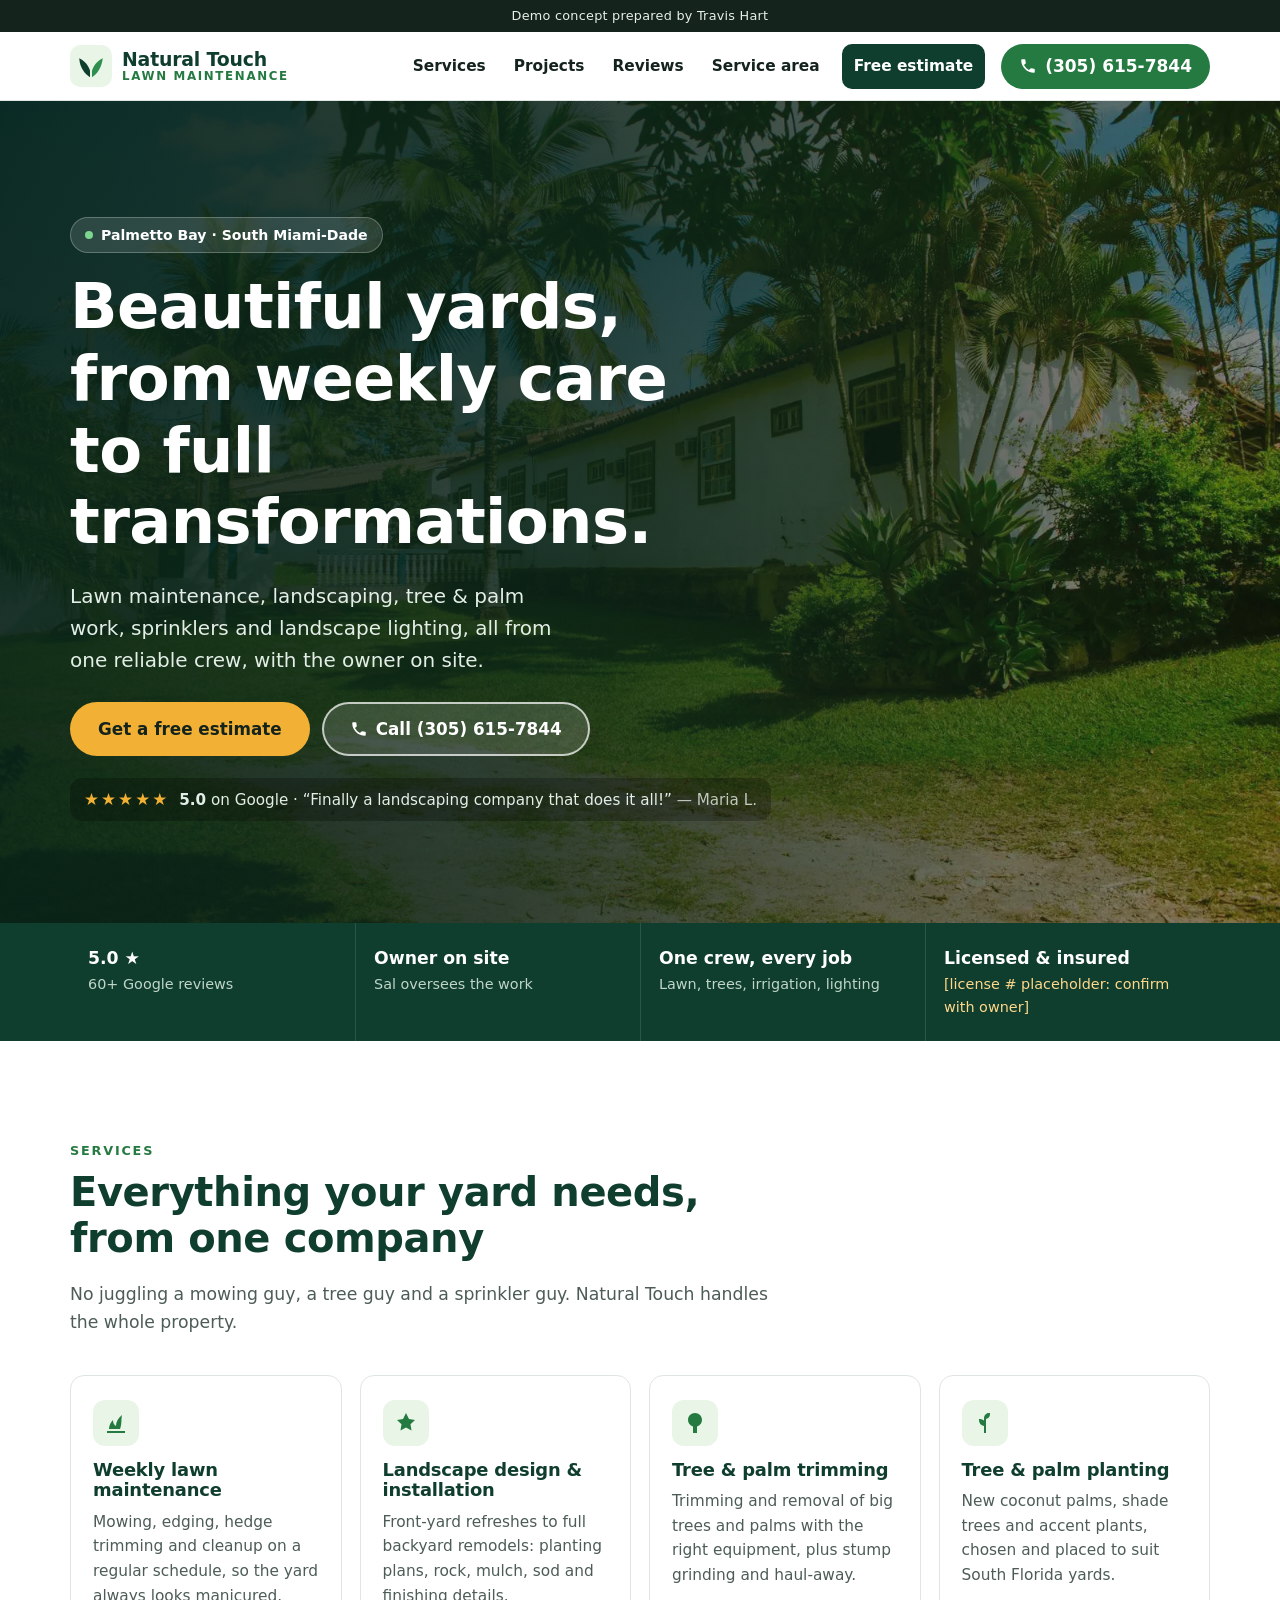
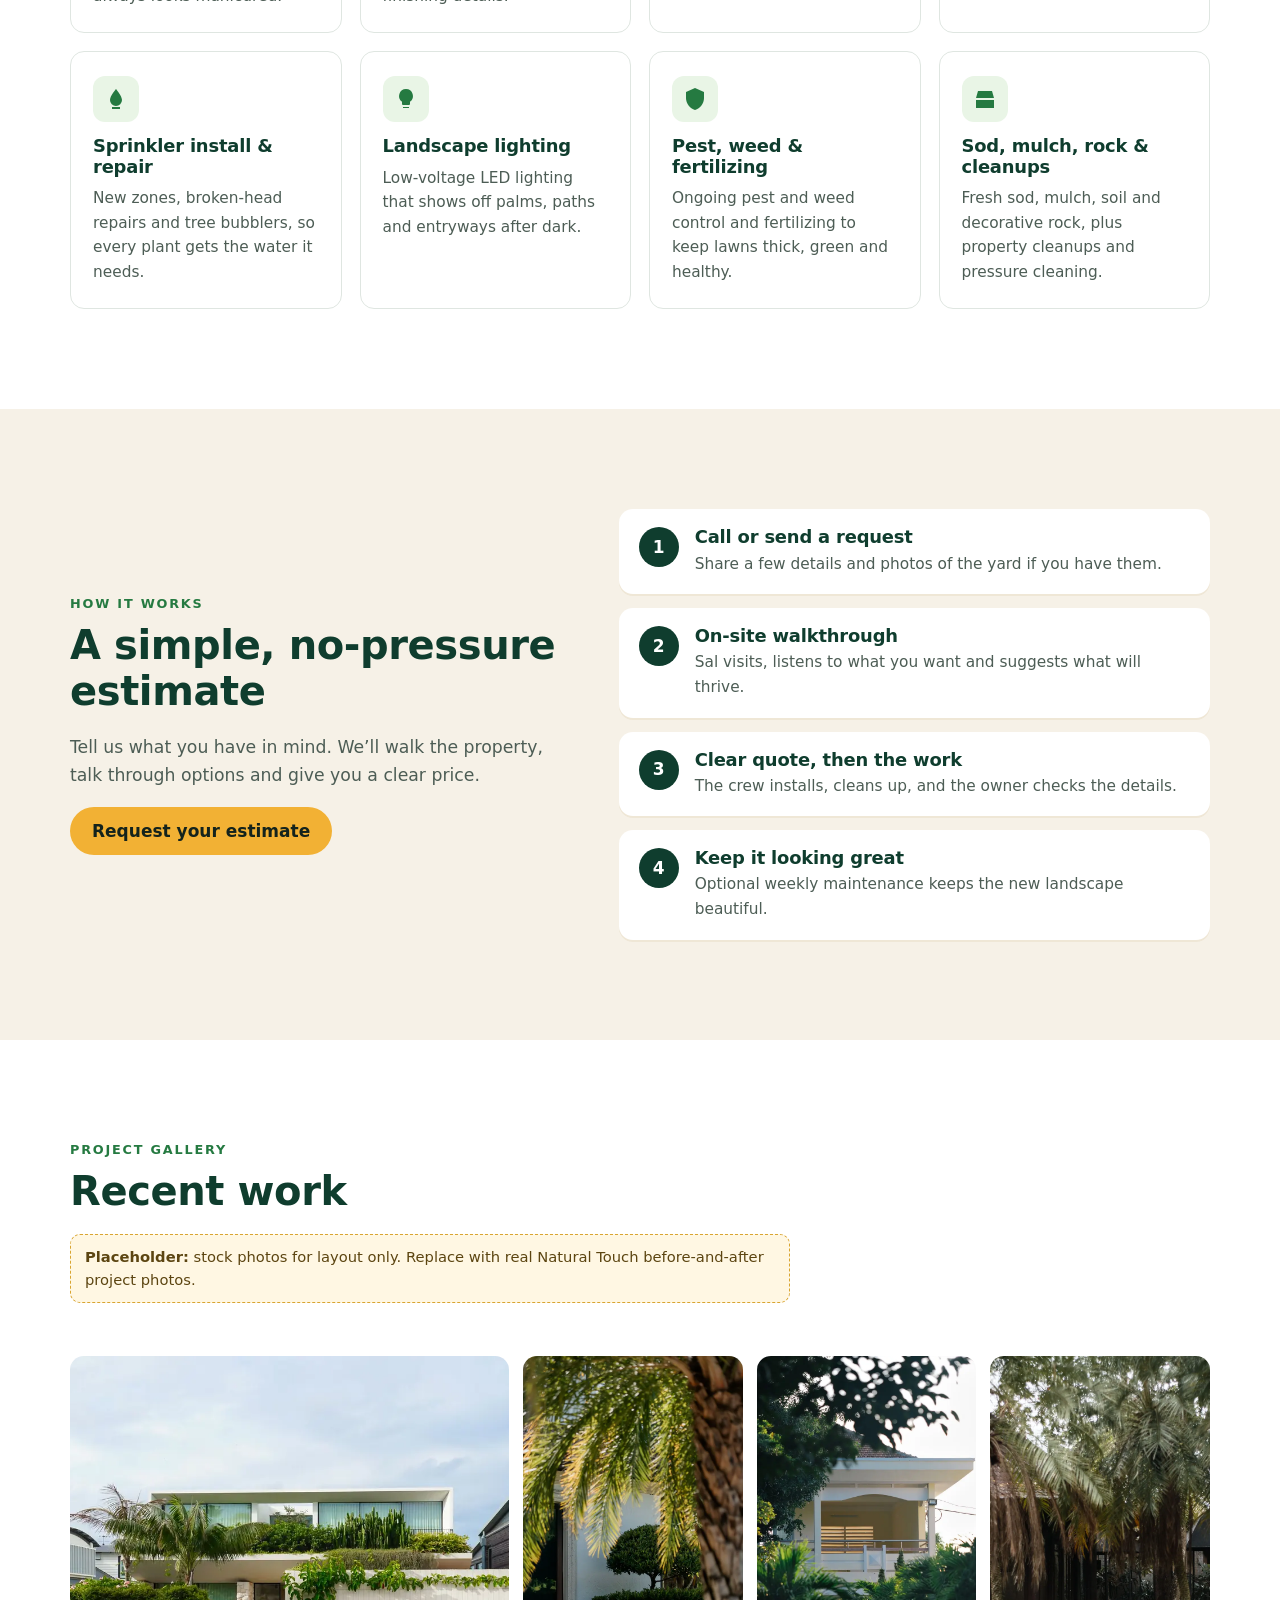
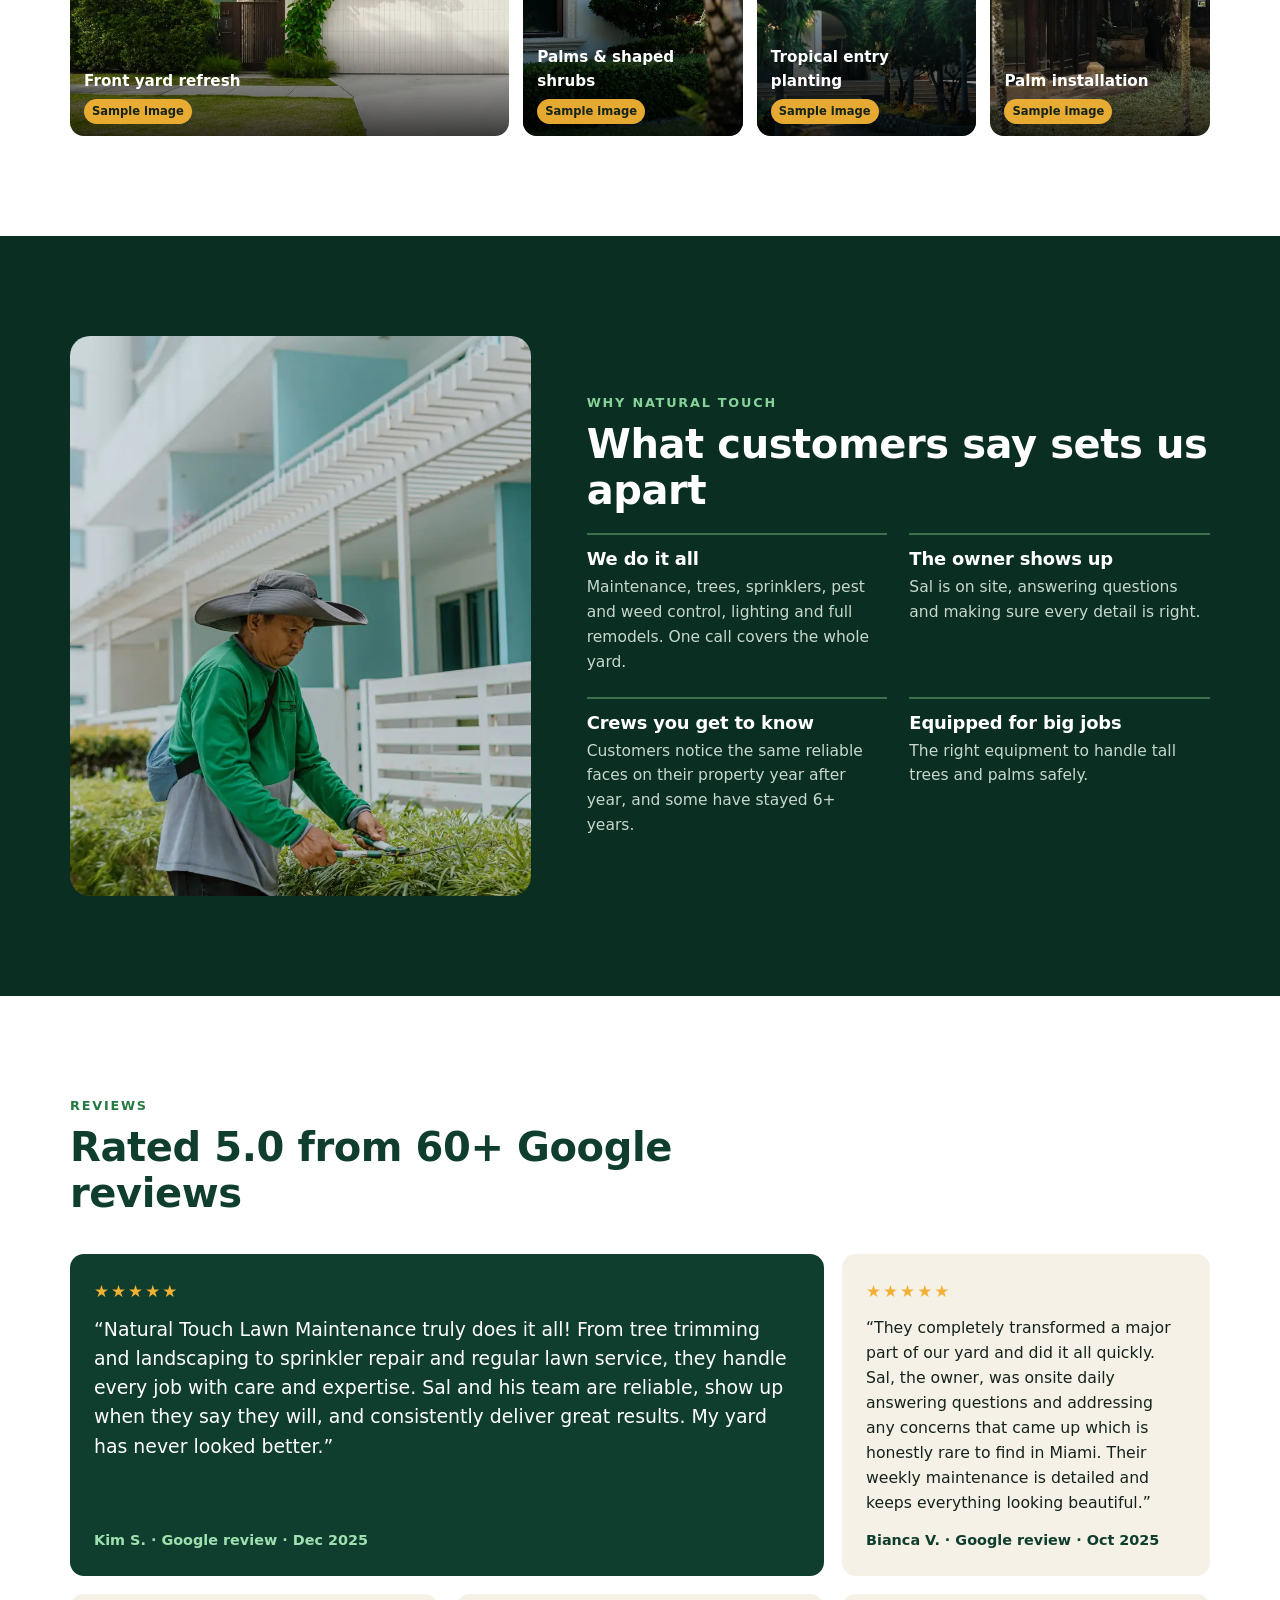
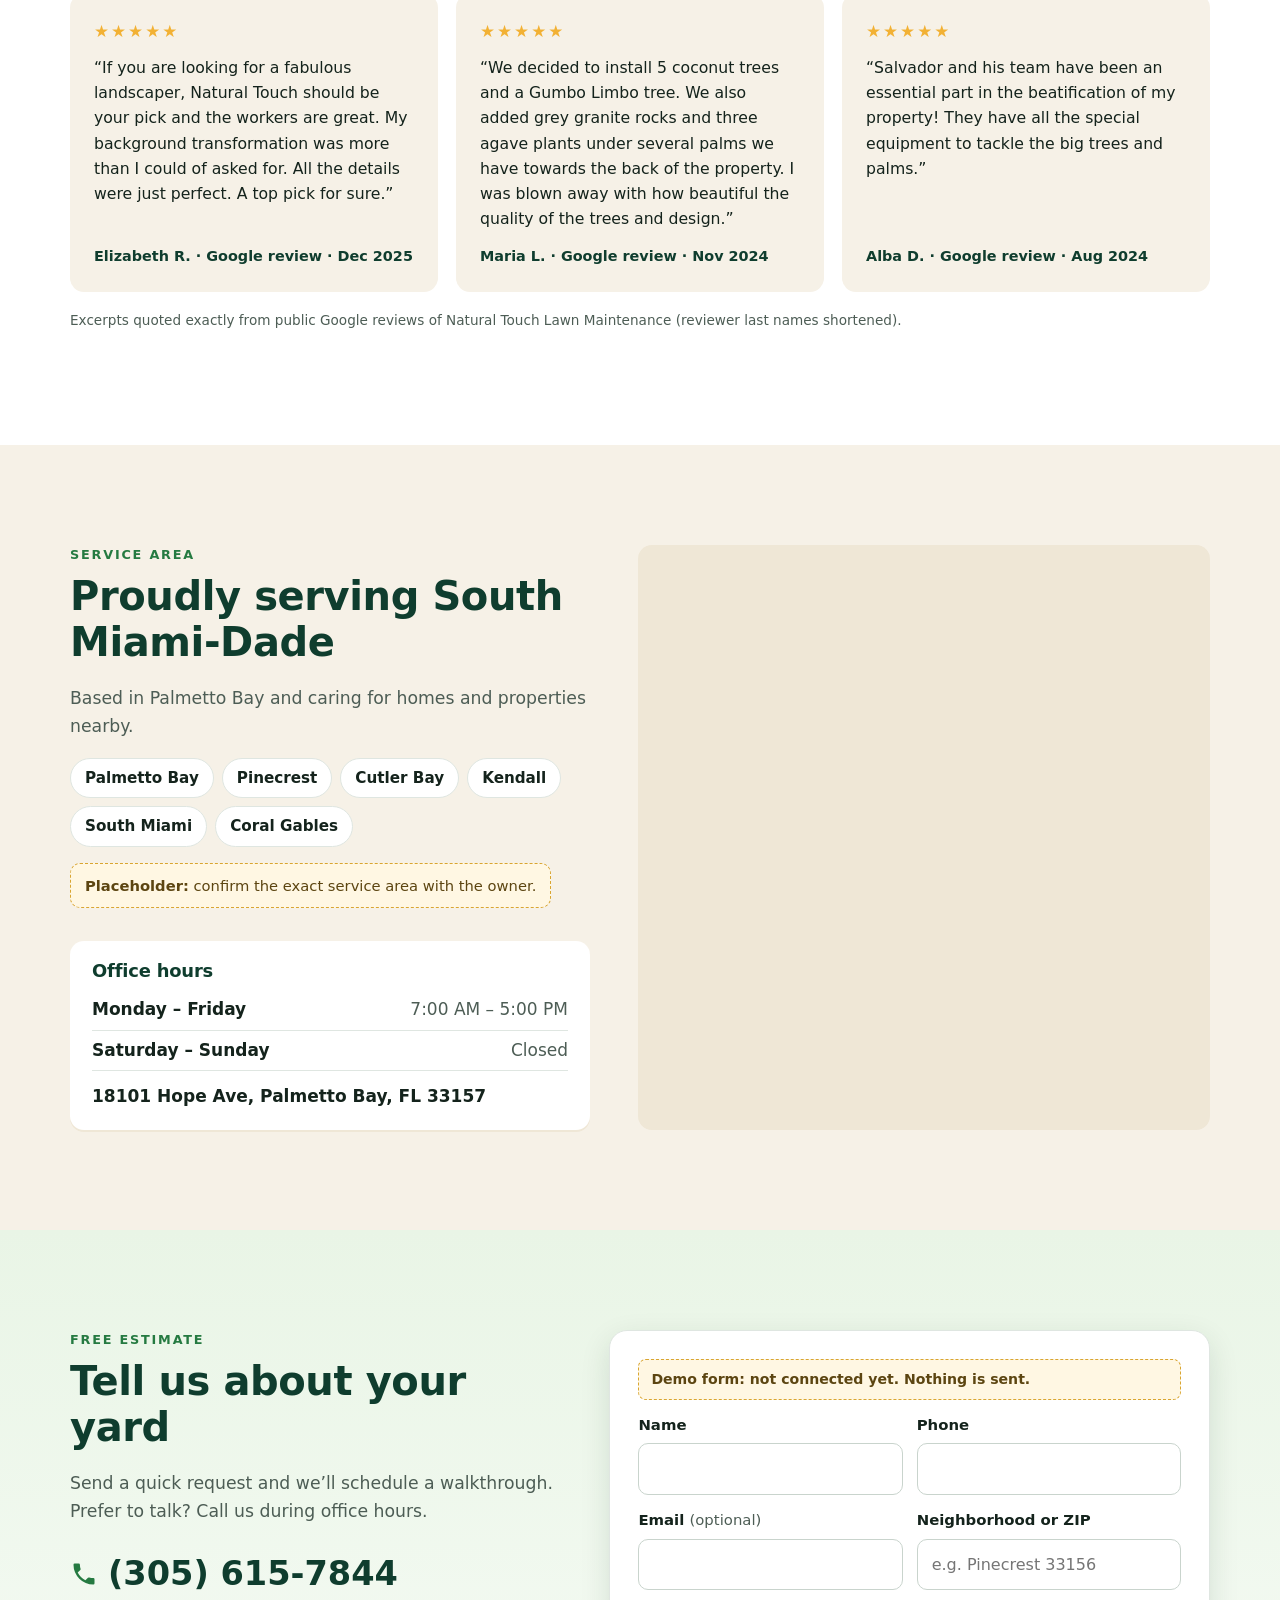
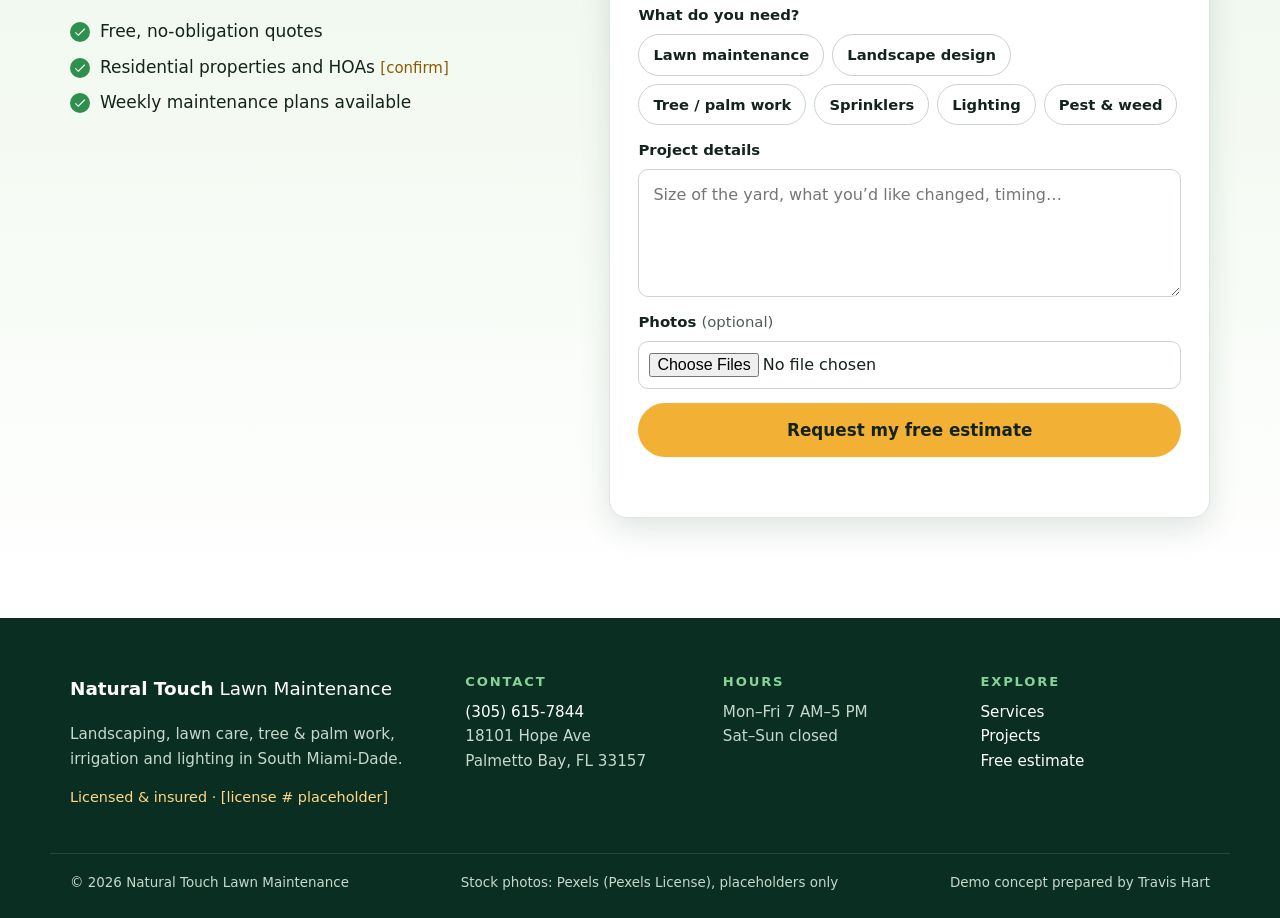
==== natural-touch-lawn/index.html @ a7a21ab6 "Publish natural-touch-lawn" ====
<!doctype html>
<html lang="en">
<head>
<meta charset="utf-8">
<meta name="viewport" content="width=device-width, initial-scale=1">
<title>Natural Touch Lawn Maintenance | Landscaping, Lawn Care &amp; Tree Service in Palmetto Bay, FL</title>
<meta name="description" content="Weekly lawn maintenance, landscape design and installation, tree and palm work, sprinklers and landscape lighting in Palmetto Bay and South Miami-Dade. Rated 5.0 on Google. Free estimates.">
<meta name="robots" content="noindex, nofollow"><!-- demo concept: keep out of search engines -->
<meta name="theme-color" content="#0f3d2e">
<link rel="icon" href="favicon.svg" type="image/svg+xml">
<link rel="preload" as="image" href="img/hero-sm.webp" imagesrcset="img/hero-sm.webp 800w, img/hero.webp 1600w" imagesizes="100vw">
<link rel="stylesheet" href="styles.css">
<script type="application/ld+json">
{
  "@context": "https://schema.org",
  "@type": "LandscapingBusiness",
  "name": "Natural Touch Lawn Maintenance",
  "telephone": "+1-305-615-7844",
  "address": {"@type": "PostalAddress", "streetAddress": "18101 Hope Ave", "addressLocality": "Palmetto Bay", "addressRegion": "FL", "postalCode": "33157", "addressCountry": "US"},
  "geo": {"@type": "GeoCoordinates", "latitude": 25.601514, "longitude": -80.351298},
  "openingHoursSpecification": [{"@type": "OpeningHoursSpecification", "dayOfWeek": ["Monday","Tuesday","Wednesday","Thursday","Friday"], "opens": "07:00", "closes": "17:00"}],
  "areaServed": ["Palmetto Bay","Pinecrest","Cutler Bay","Kendall","South Miami","Coral Gables"]
}
</script>
</head>
<body>
<a class="skip" href="#main">Skip to content</a>
<aside class="demo-banner" aria-label="Demo notice">Demo concept prepared by Travis Hart</aside>

<header class="site-header" id="top">
  <div class="wrap header-inner">
    <a class="brand" href="#top" aria-label="Natural Touch Lawn Maintenance, home">
      <svg class="brand-mark" viewBox="0 0 64 64" aria-hidden="true"><rect width="64" height="64" rx="16" fill="#e9f5e6"/><path d="M32 50c0-14 6-24 18-30-2 14-8 24-18 30z" fill="#2f8f4e"/><path d="M32 50C22 44 15 34 14 20c12 6 18 16 18 30z" fill="#0f3d2e"/><path d="M32 52V30" stroke="#e9f5e6" stroke-width="3" stroke-linecap="round"/></svg>
      <span class="brand-text"><strong>Natural Touch</strong><small>Lawn Maintenance</small></span>
    </a>
    <nav class="nav" aria-label="Main">
      <button class="nav-toggle" aria-expanded="false" aria-controls="nav-list"><span class="sr-only">Menu</span><span class="bars" aria-hidden="true"></span></button>
      <ul id="nav-list">
        <li><a href="#services">Services</a></li>
        <li><a href="#projects">Projects</a></li>
        <li><a href="#reviews">Reviews</a></li>
        <li><a href="#area">Service area</a></li>
        <li class="nav-cta-li"><a href="#estimate" class="nav-cta">Free estimate</a></li>
      </ul>
    </nav>
    <a class="btn btn-call" href="tel:+13056157844" aria-label="Call Natural Touch at (305) 615-7844"><svg aria-hidden="true" viewBox="0 0 24 24"><path d="M6.6 10.8a15.1 15.1 0 0 0 6.6 6.6l2.2-2.2a1 1 0 0 1 1-.25 11.4 11.4 0 0 0 3.6.57 1 1 0 0 1 1 1V20a1 1 0 0 1-1 1A17 17 0 0 1 3 4a1 1 0 0 1 1-1h3.5a1 1 0 0 1 1 1c0 1.25.2 2.45.57 3.57a1 1 0 0 1-.25 1z"/></svg><span>(305) 615-7844</span></a>
  </div>
</header>

<main id="main">
<section class="hero" aria-labelledby="hero-title">
  <picture class="hero-bg" aria-hidden="true">
    <img src="img/hero-sm.webp" srcset="img/hero-sm.webp 800w, img/hero.webp 1600w" sizes="100vw" alt="" width="1600" height="1067" fetchpriority="high">
  </picture>
  <div class="wrap hero-inner">
    <p class="eyebrow"><span class="dot" aria-hidden="true"></span>Palmetto Bay · South Miami-Dade</p>
    <h1 id="hero-title">Beautiful yards, from weekly care to full transformations.</h1>
    <p class="lead">Lawn maintenance, landscaping, tree &amp; palm work, sprinklers and landscape lighting, all from one reliable crew, with the owner on site.</p>
    <div class="cta-row">
      <a class="btn btn-primary btn-lg" href="#estimate">Get a free estimate</a>
      <a class="btn btn-light btn-lg" href="tel:+13056157844"><svg aria-hidden="true" viewBox="0 0 24 24"><path d="M6.6 10.8a15.1 15.1 0 0 0 6.6 6.6l2.2-2.2a1 1 0 0 1 1-.25 11.4 11.4 0 0 0 3.6.57 1 1 0 0 1 1 1V20a1 1 0 0 1-1 1A17 17 0 0 1 3 4a1 1 0 0 1 1-1h3.5a1 1 0 0 1 1 1c0 1.25.2 2.45.57 3.57a1 1 0 0 1-.25 1z"/></svg>Call (305) 615-7844</a>
    </div>
    <div class="hero-rating" aria-label="Rated 5.0 out of 5 on Google">
      <span class="stars" aria-hidden="true">★★★★★</span>
      <span><strong>5.0</strong> on Google · “Finally a landscaping company that does it all!” <em class="by">Maria L.</em></span>
    </div>
  </div>
</section>

<section class="trust" aria-label="Why homeowners trust Natural Touch">
  <div class="wrap trust-grid">
    <div class="trust-item"><strong>5.0 ★</strong><span>60+ Google reviews</span></div>
    <div class="trust-item"><strong>Owner on site</strong><span>Sal oversees the work</span></div>
    <div class="trust-item"><strong>One crew, every job</strong><span>Lawn, trees, irrigation, lighting</span></div>
    <div class="trust-item"><strong>Licensed &amp; insured</strong><span class="ph">[license # placeholder: confirm with owner]</span></div>
  </div>
</section>

<section class="section" id="services" aria-labelledby="services-title">
  <div class="wrap">
    <div class="section-head">
      <p class="kicker">Services</p>
      <h2 id="services-title">Everything your yard needs, from one company</h2>
      <p class="section-lead">No juggling a mowing guy, a tree guy and a sprinkler guy. Natural Touch handles the whole property.</p>
    </div>
    <div class="services">
      <article class="svc"><div class="svc-ic" aria-hidden="true"><svg viewBox="0 0 24 24"><path d="M3 20h18v2H3zm2-2c0-4 2-7 4-9 0 3 1 5 3 6 0-4 2-8 6-11-1 5 0 9-2 14z"/></svg></div><h3>Weekly lawn maintenance</h3><p>Mowing, edging, hedge trimming and cleanup on a regular schedule, so the yard always looks manicured.</p></article>
      <article class="svc"><div class="svc-ic" aria-hidden="true"><svg viewBox="0 0 24 24"><path d="M12 2l3 6 6 .9-4.5 4.3 1 6.3L12 16.6 6.5 19.5l1-6.3L3 8.9 9 8z"/></svg></div><h3>Landscape design &amp; installation</h3><p>Front-yard refreshes to full backyard remodels: planting plans, rock, mulch, sod and finishing details.</p></article>
      <article class="svc"><div class="svc-ic" aria-hidden="true"><svg viewBox="0 0 24 24"><path d="M12 2C8 2 5 5 5 9c0 3 2 5.5 5 6.5V22h4v-6.5c3-1 5-3.5 5-6.5 0-4-3-7-7-7z"/></svg></div><h3>Tree &amp; palm trimming</h3><p>Trimming and removal of big trees and palms with the right equipment, plus stump grinding and haul-away.</p></article>
      <article class="svc"><div class="svc-ic" aria-hidden="true"><svg viewBox="0 0 24 24"><path d="M11 22v-7.1A6 6 0 0 1 6 9V8h1a6 6 0 0 1 4 1.5V7a5 5 0 0 1 5-5h1v1a5 5 0 0 1-4 4.9V22z"/></svg></div><h3>Tree &amp; palm planting</h3><p>New coconut palms, shade trees and accent plants, chosen and placed to suit South Florida yards.</p></article>
      <article class="svc"><div class="svc-ic" aria-hidden="true"><svg viewBox="0 0 24 24"><path d="M12 2s-6 7-6 11a6 6 0 0 0 12 0c0-4-6-11-6-11zM8 22h8v-2H8z"/></svg></div><h3>Sprinkler install &amp; repair</h3><p>New zones, broken-head repairs and tree bubblers, so every plant gets the water it needs.</p></article>
      <article class="svc"><div class="svc-ic" aria-hidden="true"><svg viewBox="0 0 24 24"><path d="M9 21h6v-1H9zm3-19a7 7 0 0 0-4 12.7V17a1 1 0 0 0 1 1h6a1 1 0 0 0 1-1v-2.3A7 7 0 0 0 12 2z"/></svg></div><h3>Landscape lighting</h3><p>Low-voltage LED lighting that shows off palms, paths and entryways after dark.</p></article>
      <article class="svc"><div class="svc-ic" aria-hidden="true"><svg viewBox="0 0 24 24"><path d="M12 1 3 5v6c0 5.5 3.8 10.7 9 12 5.2-1.3 9-6.5 9-12V5z"/></svg></div><h3>Pest, weed &amp; fertilizing</h3><p>Ongoing pest and weed control and fertilizing to keep lawns thick, green and healthy.</p></article>
      <article class="svc"><div class="svc-ic" aria-hidden="true"><svg viewBox="0 0 24 24"><path d="M3 13h18v8H3zm2-9h14l2 7H3z"/></svg></div><h3>Sod, mulch, rock &amp; cleanups</h3><p>Fresh sod, mulch, soil and decorative rock, plus property cleanups and pressure cleaning.</p></article>
    </div>
  </div>
</section>

<section class="section section-sand" id="process" aria-labelledby="process-title">
  <div class="wrap process-grid">
    <div>
      <p class="kicker">How it works</p>
      <h2 id="process-title">A simple, no-pressure estimate</h2>
      <p class="section-lead">Tell us what you have in mind. We’ll walk the property, talk through options and give you a clear price.</p>
      <a class="btn btn-primary" href="#estimate">Request your estimate</a>
    </div>
    <ol class="steps">
      <li><span class="step-n">1</span><div><h3>Call or send a request</h3><p>Share a few details and photos of the yard if you have them.</p></div></li>
      <li><span class="step-n">2</span><div><h3>On-site walkthrough</h3><p>Sal visits, listens to what you want and suggests what will thrive.</p></div></li>
      <li><span class="step-n">3</span><div><h3>Clear quote, then the work</h3><p>The crew installs, cleans up, and the owner checks the details.</p></div></li>
      <li><span class="step-n">4</span><div><h3>Keep it looking great</h3><p>Optional weekly maintenance keeps the new landscape beautiful.</p></div></li>
    </ol>
  </div>
</section>

<section class="section" id="projects" aria-labelledby="projects-title">
  <div class="wrap">
    <div class="section-head">
      <p class="kicker">Project gallery</p>
      <h2 id="projects-title">Recent work</h2>
      <p class="ph-note" role="note"><strong>Placeholder:</strong> stock photos for layout only. Replace with real Natural Touch before-and-after project photos.</p>
    </div>
    <div class="gallery">
      <figure class="g g-wide"><img src="img/g-modern-yard.webp" alt="Stock photo: manicured lawn and hedges in front of a modern home" width="1000" height="666" loading="lazy"><figcaption>Front yard refresh <span>Sample image</span></figcaption></figure>
      <figure class="g g-tall"><img src="img/g-palm-topiary.webp" alt="Stock photo: palm tree and sculpted shrubs beside a home" width="900" height="1299" loading="lazy"><figcaption>Palms &amp; shaped shrubs <span>Sample image</span></figcaption></figure>
      <figure class="g g-tall"><img src="img/g-tropical-entry.webp" alt="Stock photo: tropical plantings at a home entrance" width="900" height="1350" loading="lazy"><figcaption>Tropical entry planting <span>Sample image</span></figcaption></figure>
      <figure class="g g-tall"><img src="img/g-palm-lawn.webp" alt="Stock photo: palm trees over a green lawn" width="900" height="1350" loading="lazy"><figcaption>Palm installation <span>Sample image</span></figcaption></figure>
    </div>
  </div>
</section>

<section class="section section-dark" id="why" aria-labelledby="why-title">
  <div class="wrap why-grid">
    <div class="why-img"><img src="img/s-hedge.webp" alt="Stock photo: gardener trimming a hedge" width="800" height="1200" loading="lazy"></div>
    <div>
      <p class="kicker">Why Natural Touch</p>
      <h2 id="why-title">What customers say sets us apart</h2>
      <ul class="why-list">
        <li><h3>We do it all</h3><p>Maintenance, trees, sprinklers, pest and weed control, lighting and full remodels. One call covers the whole yard.</p></li>
        <li><h3>The owner shows up</h3><p>Sal is on site, answering questions and making sure every detail is right.</p></li>
        <li><h3>Crews you get to know</h3><p>Customers notice the same reliable faces on their property year after year, and some have stayed 6+ years.</p></li>
        <li><h3>Equipped for big jobs</h3><p>The right equipment to handle tall trees and palms safely.</p></li>
      </ul>
    </div>
  </div>
</section>

<section class="section" id="reviews" aria-labelledby="reviews-title">
  <div class="wrap">
    <div class="section-head">
      <p class="kicker">Reviews</p>
      <h2 id="reviews-title">Rated 5.0 from 60+ Google reviews</h2>
    </div>
    <div class="reviews">
      <figure class="review review-feature">
        <div class="stars" aria-label="5 out of 5 stars">★★★★★</div>
        <blockquote><p>“Natural Touch Lawn Maintenance truly does it all! From tree trimming and landscaping to sprinkler repair and regular lawn service, they handle every job with care and expertise. Sal and his team are reliable, show up when they say they will, and consistently deliver great results. My yard has never looked better.”</p></blockquote>
        <figcaption>Kim S. · Google review · <time datetime="2025-12-05">Dec 2025</time></figcaption>
      </figure>
      <figure class="review">
        <div class="stars" aria-label="5 out of 5 stars">★★★★★</div>
        <blockquote><p>“They completely transformed a major part of our yard and did it all quickly. Sal, the owner, was onsite daily answering questions and addressing any concerns that came up which is honestly rare to find in Miami. Their weekly maintenance is detailed and keeps everything looking beautiful.”</p></blockquote>
        <figcaption>Bianca V. · Google review · <time datetime="2025-10-25">Oct 2025</time></figcaption>
      </figure>
      <figure class="review">
        <div class="stars" aria-label="5 out of 5 stars">★★★★★</div>
        <blockquote><p>“If you are looking for a fabulous landscaper, Natural Touch should be your pick and the workers are great. My background transformation was more than I could of asked for. All the details were just perfect. A top pick for sure.”</p></blockquote>
        <figcaption>Elizabeth R. · Google review · <time datetime="2025-12-10">Dec 2025</time></figcaption>
      </figure>
      <figure class="review">
        <div class="stars" aria-label="5 out of 5 stars">★★★★★</div>
        <blockquote><p>“We decided to install 5 coconut trees and a Gumbo Limbo tree. We also added grey granite rocks and three agave plants under several palms we have towards the back of the property. I was blown away with how beautiful the quality of the trees and design.”</p></blockquote>
        <figcaption>Maria L. · Google review · <time datetime="2024-11-14">Nov 2024</time></figcaption>
      </figure>
      <figure class="review">
        <div class="stars" aria-label="5 out of 5 stars">★★★★★</div>
        <blockquote><p>“Salvador and his team have been an essential part in the beatification of my property! They have all the special equipment to tackle the big trees and palms.”</p></blockquote>
        <figcaption>Alba D. · Google review · <time datetime="2024-08-29">Aug 2024</time></figcaption>
      </figure>
    </div>
    <p class="fine">Excerpts quoted exactly from public Google reviews of Natural Touch Lawn Maintenance (reviewer last names shortened).</p>
  </div>
</section>

<section class="section section-sand" id="area" aria-labelledby="area-title">
  <div class="wrap area-grid">
    <div>
      <p class="kicker">Service area</p>
      <h2 id="area-title">Proudly serving South Miami-Dade</h2>
      <p class="section-lead">Based in Palmetto Bay and caring for homes and properties nearby.</p>
      <ul class="areas">
        <li>Palmetto Bay</li><li>Pinecrest</li><li>Cutler Bay</li><li>Kendall</li><li>South Miami</li><li>Coral Gables</li>
      </ul>
      <p class="ph-note" role="note"><strong>Placeholder:</strong> confirm the exact service area with the owner.</p>
      <div class="hours-card">
        <h3>Office hours</h3>
        <dl class="hours">
          <div><dt>Monday – Friday</dt><dd>7:00 AM – 5:00 PM</dd></div>
          <div><dt>Saturday – Sunday</dt><dd>Closed</dd></div>
        </dl>
        <p class="addr">18101 Hope Ave, Palmetto Bay, FL 33157</p>
      </div>
    </div>
    <div class="map">
      <iframe title="Map: Natural Touch Lawn Maintenance, 18101 Hope Ave, Palmetto Bay, FL" src="https://maps.google.com/maps?q=Natural%20Touch%20Lawn%20Maintenance%2C%2018101%20Hope%20Ave%2C%20Palmetto%20Bay%2C%20FL%2033157&amp;z=12&amp;output=embed" loading="lazy" referrerpolicy="no-referrer-when-downgrade"></iframe>
    </div>
  </div>
</section>

<section class="section section-estimate" id="estimate" aria-labelledby="estimate-title">
  <div class="wrap estimate-grid">
    <div class="estimate-copy">
      <p class="kicker">Free estimate</p>
      <h2 id="estimate-title">Tell us about your yard</h2>
      <p class="section-lead">Send a quick request and we’ll schedule a walkthrough. Prefer to talk? Call us during office hours.</p>
      <a class="big-phone" href="tel:+13056157844"><svg aria-hidden="true" viewBox="0 0 24 24"><path d="M6.6 10.8a15.1 15.1 0 0 0 6.6 6.6l2.2-2.2a1 1 0 0 1 1-.25 11.4 11.4 0 0 0 3.6.57 1 1 0 0 1 1 1V20a1 1 0 0 1-1 1A17 17 0 0 1 3 4a1 1 0 0 1 1-1h3.5a1 1 0 0 1 1 1c0 1.25.2 2.45.57 3.57a1 1 0 0 1-.25 1z"/></svg>(305) 615-7844</a>
      <ul class="checks">
        <li>Free, no-obligation quotes</li>
        <li>Residential properties and HOAs <span class="ph">[confirm]</span></li>
        <li>Weekly maintenance plans available</li>
      </ul>
    </div>
    <form class="form" id="estimate-form" novalidate>
      <p class="form-flag">Demo form: not connected yet. Nothing is sent.</p>
      <div class="field-row">
        <div class="field"><label for="f-name">Name</label><input id="f-name" name="name" autocomplete="name" required></div>
        <div class="field"><label for="f-phone">Phone</label><input id="f-phone" name="phone" type="tel" autocomplete="tel" inputmode="tel" required></div>
      </div>
      <div class="field-row">
        <div class="field"><label for="f-email">Email <span class="opt">(optional)</span></label><input id="f-email" name="email" type="email" autocomplete="email"></div>
        <div class="field"><label for="f-area">Neighborhood or ZIP</label><input id="f-area" name="area" autocomplete="postal-code" placeholder="e.g. Pinecrest 33156"></div>
      </div>
      <fieldset class="field">
        <legend>What do you need?</legend>
        <div class="chips-check">
          <label><input type="checkbox" name="svc" value="maintenance"><span>Lawn maintenance</span></label>
          <label><input type="checkbox" name="svc" value="design"><span>Landscape design</span></label>
          <label><input type="checkbox" name="svc" value="trees"><span>Tree / palm work</span></label>
          <label><input type="checkbox" name="svc" value="sprinklers"><span>Sprinklers</span></label>
          <label><input type="checkbox" name="svc" value="lighting"><span>Lighting</span></label>
          <label><input type="checkbox" name="svc" value="pest"><span>Pest &amp; weed</span></label>
        </div>
      </fieldset>
      <div class="field"><label for="f-msg">Project details</label><textarea id="f-msg" name="message" rows="4" placeholder="Size of the yard, what you’d like changed, timing…"></textarea></div>
      <div class="field"><label for="f-photo">Photos <span class="opt">(optional)</span></label><input id="f-photo" name="photos" type="file" accept="image/*" multiple></div>
      <button class="btn btn-primary btn-lg btn-block" type="submit">Request my free estimate</button>
      <p class="form-status" id="form-status" role="status" aria-live="polite"></p>
    </form>
  </div>
</section>
</main>

<footer class="site-footer">
  <div class="wrap footer-grid">
    <div>
      <p class="foot-brand"><strong>Natural Touch</strong> Lawn Maintenance</p>
      <p>Landscaping, lawn care, tree &amp; palm work, irrigation and lighting in South Miami-Dade.</p>
      <p class="ph-dark">Licensed &amp; insured · [license # placeholder]</p>
    </div>
    <div><h2 class="foot-h">Contact</h2><p><a href="tel:+13056157844">(305) 615-7844</a><br>18101 Hope Ave<br>Palmetto Bay, FL 33157</p></div>
    <div><h2 class="foot-h">Hours</h2><p>Mon–Fri 7 AM–5 PM<br>Sat–Sun closed</p></div>
    <div><h2 class="foot-h">Explore</h2><p><a href="#services">Services</a><br><a href="#projects">Projects</a><br><a href="#estimate">Free estimate</a></p></div>
  </div>
  <div class="wrap foot-bottom">
    <p>© <span id="year">2026</span> Natural Touch Lawn Maintenance</p>
    <p>Stock photos: Pexels (Pexels License), placeholders only</p>
    <p class="demo-credit">Demo concept prepared by Travis Hart</p>
  </div>
</footer>

<nav class="mobile-bar" aria-label="Quick actions">
  <a href="tel:+13056157844"><svg aria-hidden="true" viewBox="0 0 24 24"><path d="M6.6 10.8a15.1 15.1 0 0 0 6.6 6.6l2.2-2.2a1 1 0 0 1 1-.25 11.4 11.4 0 0 0 3.6.57 1 1 0 0 1 1 1V20a1 1 0 0 1-1 1A17 17 0 0 1 3 4a1 1 0 0 1 1-1h3.5a1 1 0 0 1 1 1c0 1.25.2 2.45.57 3.57a1 1 0 0 1-.25 1z"/></svg>Call now</a>
  <a href="#estimate" class="mb-primary">Free estimate</a>
</nav>
<script src="app.js" defer></script>
</body>
</html>
---- natural-touch-lawn/styles.css ----
:root{
  --green-900:#0b2e22;--green-800:#0f3d2e;--green-700:#165239;--leaf:#2f8f4e;--leaf-600:#257a41;--mint:#e9f5e6;
  --sand:#f6f1e7;--sand-2:#efe7d6;--sun:#f2b134;--ink:#14231c;--muted:#4d5d55;--line:#dfe6e1;--white:#fff;
  --radius:14px;--shadow:0 10px 30px rgba(11,46,34,.12);--wrap:1180px;
  --font:system-ui,-apple-system,"Segoe UI",Roboto,"Helvetica Neue",Arial,sans-serif;
}
*,*::before,*::after{box-sizing:border-box}
html{scroll-behavior:smooth;-webkit-text-size-adjust:100%}
@media (prefers-reduced-motion:reduce){html{scroll-behavior:auto}*{transition:none!important;animation:none!important}}
body{margin:0;font-family:var(--font);color:var(--ink);background:var(--white);line-height:1.6;font-size:17px;overflow-x:hidden}
img{max-width:100%;height:auto;display:block}
a{color:var(--leaf-600)}
h1,h2,h3{line-height:1.15;margin:0 0 .5em;letter-spacing:-.01em}
h2{font-size:clamp(1.7rem,3.2vw,2.5rem);color:var(--green-800)}
h3{font-size:1.12rem}
p{margin:0 0 1em}
.wrap{max-width:var(--wrap);margin:0 auto;padding:0 20px}
.sr-only{position:absolute;width:1px;height:1px;overflow:hidden;clip:rect(0 0 0 0);white-space:nowrap}
.skip{position:absolute;left:-999px;top:0;background:var(--sun);color:var(--ink);padding:10px 14px;z-index:100;font-weight:700}
.skip:focus{left:10px;top:10px}
:focus-visible{outline:3px solid var(--sun);outline-offset:2px}

.demo-banner{background:var(--ink);color:#e8efe9;text-align:center;font-size:.8rem;padding:6px 12px;letter-spacing:.02em}

/* header */
.site-header{position:sticky;top:0;z-index:50;background:rgba(255,255,255,.96);backdrop-filter:saturate(1.4) blur(8px);border-bottom:1px solid var(--line)}
.header-inner{display:flex;align-items:center;gap:16px;min-height:68px}
.brand{display:flex;align-items:center;gap:10px;text-decoration:none;color:var(--green-800);margin-right:auto}
.brand-mark{width:42px;height:42px;flex:none}
.brand-text{display:flex;flex-direction:column;line-height:1.05}
.brand-text strong{font-size:1.18rem;letter-spacing:-.01em}
.brand-text small{font-size:.74rem;text-transform:uppercase;letter-spacing:.14em;color:var(--leaf-600);font-weight:700}
.nav ul{list-style:none;margin:0;padding:0;display:flex;gap:4px;align-items:center}
.nav a{display:block;padding:10px 12px;border-radius:10px;text-decoration:none;color:var(--ink);font-weight:600;font-size:.96rem}
.nav a:hover{background:var(--mint)}
.nav .nav-cta{background:var(--green-800);color:#fff;margin-left:6px}
.nav .nav-cta:hover{background:var(--green-700)}
.nav-toggle{display:none}
.btn{display:inline-flex;align-items:center;justify-content:center;gap:8px;border-radius:999px;padding:12px 20px;font-weight:700;text-decoration:none;border:2px solid transparent;cursor:pointer;font:inherit;font-weight:700;line-height:1.2;transition:transform .15s,background .15s}
.btn svg{width:18px;height:18px;fill:currentColor;flex:none}
.btn:hover{transform:translateY(-1px)}
.btn-lg{padding:15px 26px;font-size:1.05rem}
.btn-block{width:100%}
.btn-primary{background:var(--sun);color:var(--ink)}
.btn-primary:hover{background:#f5be55}
.btn-light{background:rgba(255,255,255,.14);color:#fff;border-color:rgba(255,255,255,.7)}
.btn-light:hover{background:rgba(255,255,255,.24)}
.btn-call{background:var(--leaf-600);color:#fff;padding:10px 16px}
.btn-call:hover{background:var(--green-700)}

/* hero */
.hero{position:relative;color:#fff;isolation:isolate;overflow:hidden}
.hero-bg,.hero-bg img{position:absolute;inset:0;width:100%;height:100%}
.hero-bg img{object-fit:cover;object-position:center 60%}
.hero::after{content:"";position:absolute;inset:0;z-index:-1;background:linear-gradient(100deg,rgba(8,36,26,.92) 0%,rgba(8,36,26,.78) 45%,rgba(8,36,26,.25) 100%)}
.hero-bg{z-index:-2}
.hero-inner{padding:clamp(56px,9vw,120px) 20px clamp(56px,8vw,110px)}
.eyebrow{display:inline-flex;align-items:center;gap:8px;background:rgba(255,255,255,.12);border:1px solid rgba(255,255,255,.25);padding:6px 14px;border-radius:999px;font-size:.88rem;font-weight:600;margin-bottom:18px}
.eyebrow .dot{width:8px;height:8px;border-radius:50%;background:#7cd68f}
.hero h1{font-size:clamp(2.1rem,5.4vw,3.9rem);max-width:15ch;margin-bottom:.35em}
.lead{font-size:clamp(1.05rem,1.7vw,1.25rem);max-width:40ch;color:#e3eee7}
.cta-row{display:flex;flex-wrap:wrap;gap:12px;margin:26px 0 22px}
.hero-rating{display:inline-flex;align-items:center;gap:10px;flex-wrap:wrap;font-size:.95rem;color:#e3eee7;background:rgba(0,0,0,.25);padding:8px 14px;border-radius:12px}
.stars{color:var(--sun);letter-spacing:2px;font-size:1.05rem}

/* trust */
.trust{background:var(--green-800);color:#fff}
.trust-grid{display:grid;grid-template-columns:repeat(4,1fr);gap:0}
.trust-item{padding:22px 18px;border-left:1px solid rgba(255,255,255,.12);display:flex;flex-direction:column}
.trust-item:first-child{border-left:0}
.trust-item strong{font-size:1.08rem}
.trust-item span{color:#bfd6c8;font-size:.9rem}
.trust-item .ph{color:#ffd88a}

/* sections */
.section{padding:clamp(60px,8vw,100px) 0}
.section-sand{background:var(--sand)}
.section-dark{background:var(--green-900);color:#e6efe9}
.section-dark h2{color:#fff}
.section-head{max-width:720px;margin-bottom:38px}
.kicker{text-transform:uppercase;letter-spacing:.14em;font-size:.8rem;font-weight:800;color:var(--leaf-600);margin-bottom:.6em}
.section-dark .kicker{color:#86d39a}
.section-lead{color:var(--muted);font-size:1.08rem}
.section-dark .section-lead{color:#c7d8cd}

.services{display:grid;grid-template-columns:repeat(4,1fr);gap:18px}
.svc{background:#fff;border:1px solid var(--line);border-radius:var(--radius);padding:24px 22px;transition:box-shadow .2s,transform .2s}
.svc:hover{box-shadow:var(--shadow);transform:translateY(-2px)}
.svc-ic{width:46px;height:46px;border-radius:12px;background:var(--mint);display:grid;place-items:center;margin-bottom:14px}
.svc-ic svg{width:24px;height:24px;fill:var(--leaf-600)}
.svc h3{color:var(--green-800)}
.svc p{color:var(--muted);font-size:.96rem;margin:0}

.process-grid{display:grid;grid-template-columns:1fr 1.2fr;gap:56px;align-items:center}
.steps{list-style:none;margin:0;padding:0;display:grid;gap:14px}
.steps li{display:flex;gap:16px;background:#fff;border-radius:var(--radius);padding:18px 20px;box-shadow:0 2px 0 var(--sand-2)}
.step-n{flex:none;width:40px;height:40px;border-radius:50%;background:var(--green-800);color:#fff;display:grid;place-items:center;font-weight:800}
.steps h3{margin-bottom:.2em;color:var(--green-800)}
.steps p{margin:0;color:var(--muted);font-size:.96rem}

.ph-note{background:#fff7e3;border:1px dashed #d9a531;color:#5c4511;border-radius:10px;padding:10px 14px;font-size:.92rem;display:inline-block}
.gallery{display:grid;grid-template-columns:2fr 1fr 1fr 1fr;grid-auto-rows:380px;gap:14px}
.g{margin:0;position:relative;border-radius:var(--radius);overflow:hidden;background:var(--mint)}
.g img{width:100%;height:100%;object-fit:cover;transition:transform .5s}
.g:hover img{transform:scale(1.04)}
.g figcaption{position:absolute;left:0;right:0;bottom:0;padding:40px 14px 12px;background:linear-gradient(transparent,rgba(0,0,0,.75));color:#fff;font-weight:700;display:flex;flex-direction:column;align-items:flex-start;gap:6px;font-size:.95rem}
.g figcaption span{font-size:.72rem;font-weight:700;background:rgba(242,177,52,.95);color:var(--ink);padding:3px 8px;border-radius:999px;white-space:nowrap}

.why-grid{display:grid;grid-template-columns:.85fr 1.15fr;gap:56px;align-items:center}
.why-img img{border-radius:20px;aspect-ratio:4/5;object-fit:cover;width:100%;max-height:560px}
.why-list{list-style:none;padding:0;margin:20px 0 0;display:grid;grid-template-columns:1fr 1fr;gap:22px}
.why-list li{border-top:2px solid rgba(134,211,154,.4);padding-top:14px}
.why-list h3{color:#fff;margin-bottom:.3em}
.why-list p{color:#c7d8cd;margin:0;font-size:.97rem}

.reviews{display:grid;grid-template-columns:repeat(3,1fr);gap:18px}
.review{margin:0;background:var(--sand);border-radius:var(--radius);padding:24px;display:flex;flex-direction:column}
.review blockquote{margin:10px 0 14px;flex:1}
.review blockquote p{margin:0;font-size:.98rem}
.review figcaption{font-weight:700;color:var(--green-800);font-size:.9rem}
.review-feature{grid-column:span 2;background:var(--green-800);color:#fff}
.review-feature blockquote p{font-size:1.18rem;line-height:1.55}
.review-feature figcaption{color:#9fe0b0}
.fine{font-size:.85rem;color:var(--muted);margin-top:18px}

.area-grid{display:grid;grid-template-columns:1fr 1.1fr;gap:48px;align-items:stretch}
.areas{list-style:none;padding:0;margin:0 0 16px;display:flex;flex-wrap:wrap;gap:8px}
.areas li{background:#fff;border:1px solid var(--line);border-radius:999px;padding:7px 14px;font-weight:600;font-size:.95rem}
.hours-card{background:#fff;border-radius:var(--radius);padding:20px 22px;margin-top:18px;box-shadow:0 2px 0 var(--sand-2)}
.hours-card h3{color:var(--green-800)}
.hours{margin:0}
.hours div{display:flex;justify-content:space-between;gap:12px;padding:6px 0;border-bottom:1px solid var(--line)}
.hours dt{font-weight:600}.hours dd{margin:0;color:var(--muted)}
.addr{margin:12px 0 0;font-weight:600}
.map{border-radius:var(--radius);overflow:hidden;min-height:380px;background:var(--sand-2)}
.map iframe{border:0;width:100%;height:100%;min-height:380px;display:block}

.section-estimate{background:linear-gradient(180deg,var(--mint),#fff)}
.estimate-grid{display:grid;grid-template-columns:.9fr 1.1fr;gap:48px;align-items:start}
.big-phone{display:inline-flex;align-items:center;gap:10px;font-size:clamp(1.6rem,3vw,2.1rem);font-weight:800;color:var(--green-800);text-decoration:none;margin:4px 0 18px}
.big-phone svg{width:28px;height:28px;fill:var(--leaf-600)}
.checks{list-style:none;padding:0;margin:0}
.checks li{padding-left:30px;position:relative;margin-bottom:8px}
.checks li::before{content:"";position:absolute;left:0;top:4px;width:20px;height:20px;border-radius:50%;background:var(--leaf) url("data:image/svg+xml,%3Csvg xmlns='http://www.w3.org/2000/svg' viewBox='0 0 24 24'%3E%3Cpath fill='white' d='M9 16.2 4.8 12l-1.4 1.4L9 19 21 7l-1.4-1.4z'/%3E%3C/svg%3E") center/14px no-repeat}
.ph{color:#8a5a00;font-size:.88em}
.form{background:#fff;border-radius:18px;padding:28px;box-shadow:var(--shadow);border:1px solid var(--line)}
.form-flag{background:#fff7e3;border:1px dashed #d9a531;color:#5c4511;border-radius:8px;padding:8px 12px;font-size:.88rem;font-weight:600}
.field-row{display:grid;grid-template-columns:1fr 1fr;gap:14px}
.field{display:flex;flex-direction:column;margin:0 0 14px;border:0;padding:0;min-width:0}
.field label,.field legend{font-weight:700;font-size:.93rem;margin-bottom:6px;padding:0}
.opt{font-weight:400;color:var(--muted)}
.field input,.field textarea{font:inherit;font-size:16px;padding:12px 14px;border:1.5px solid #c9d4cd;border-radius:10px;background:#fff;color:var(--ink);width:100%}
.field input[type=file]{padding:10px}
.field input:focus,.field textarea:focus{border-color:var(--leaf);outline:3px solid rgba(47,143,78,.25)}
.chips-check{display:flex;flex-wrap:wrap;gap:8px}
.chips-check label{margin:0;font-weight:600;cursor:pointer}
.chips-check input{position:absolute;opacity:0;width:1px;height:1px}
.chips-check span{display:inline-block;padding:8px 14px;border-radius:999px;border:1.5px solid #c9d4cd;font-size:.92rem}
.chips-check input:checked+span{background:var(--green-800);border-color:var(--green-800);color:#fff}
.chips-check input:focus-visible+span{outline:3px solid var(--sun);outline-offset:2px}
.form-status{margin:12px 0 0;font-weight:600;color:var(--green-800);min-height:1.2em}

.site-footer{background:var(--green-900);color:#c7d8cd;padding:56px 0 24px;font-size:.95rem}
.footer-grid{display:grid;grid-template-columns:1.6fr 1fr 1fr 1fr;gap:28px}
.foot-brand{color:#fff;font-size:1.15rem}
.foot-h{font-size:.82rem;text-transform:uppercase;letter-spacing:.14em;color:#86d39a;margin-bottom:.8em}
.site-footer a{color:#fff;text-decoration:none}
.site-footer a:hover{text-decoration:underline}
.ph-dark{color:#ffd88a;font-size:.9rem}
.foot-bottom{display:flex;flex-wrap:wrap;justify-content:space-between;gap:10px;border-top:1px solid rgba(255,255,255,.12);margin-top:30px;padding-top:18px;font-size:.84rem}
.foot-bottom p{margin:0}
.mobile-bar{display:none}

/* responsive */
@media (max-width:1020px){
  .services{grid-template-columns:repeat(2,1fr)}
  .reviews{grid-template-columns:1fr 1fr}
  .gallery{grid-template-columns:1fr 1fr;grid-auto-rows:300px}
  .g-wide{grid-column:span 2}
  .footer-grid{grid-template-columns:1fr 1fr}
}
@media (max-width:860px){
  body{font-size:16px;padding-bottom:72px}
  .nav-toggle{display:grid;place-items:center;width:46px;height:46px;border-radius:12px;border:1px solid var(--line);background:#fff;cursor:pointer;order:3}
  .bars,.bars::before,.bars::after{display:block;width:20px;height:2px;background:var(--green-800);border-radius:2px;position:relative;transition:transform .2s}
  .bars::before,.bars::after{content:"";position:absolute;left:0}
  .bars::before{top:-6px}.bars::after{top:6px}
  .nav-toggle[aria-expanded=true] .bars{background:transparent}
  .nav-toggle[aria-expanded=true] .bars::before{transform:translateY(6px) rotate(45deg)}
  .nav-toggle[aria-expanded=true] .bars::after{transform:translateY(-6px) rotate(-45deg)}
  .nav{order:3}
  .nav ul{display:none;position:absolute;left:0;right:0;top:100%;background:#fff;flex-direction:column;align-items:stretch;padding:10px 16px 18px;border-bottom:1px solid var(--line);box-shadow:0 14px 24px rgba(0,0,0,.08)}
  .nav ul.open{display:flex}
  .nav a{padding:14px 12px;font-size:1.05rem}
  .nav .nav-cta{margin:8px 0 0;text-align:center}
  .btn-call span{display:none}
  .btn-call{width:46px;height:46px;padding:0;border-radius:12px}
  .header-inner{gap:8px;min-height:64px}
  .brand-mark{width:38px;height:38px}
  .trust-grid{grid-template-columns:1fr 1fr}
  .trust-item{border-left:0;border-top:1px solid rgba(255,255,255,.12);padding:16px 14px}
  .trust-item:nth-child(-n+2){border-top:0}
  .trust-item:nth-child(even){border-left:1px solid rgba(255,255,255,.12)}
  .process-grid,.why-grid,.area-grid,.estimate-grid{grid-template-columns:1fr;gap:32px}
  .why-img{order:2}
  .why-img img{aspect-ratio:16/10;max-height:none}
  .map,.map iframe{min-height:300px}
  .mobile-bar{display:grid;grid-template-columns:1fr 1fr;gap:8px;position:fixed;left:0;right:0;bottom:0;z-index:60;padding:10px 12px calc(10px + env(safe-area-inset-bottom));background:rgba(255,255,255,.97);border-top:1px solid var(--line);box-shadow:0 -6px 20px rgba(0,0,0,.08)}
  .mobile-bar a{display:flex;align-items:center;justify-content:center;gap:8px;padding:13px;border-radius:12px;font-weight:800;text-decoration:none;background:var(--green-800);color:#fff}
  .mobile-bar a svg{width:18px;height:18px;fill:currentColor}
  .mobile-bar .mb-primary{background:var(--sun);color:var(--ink)}
}
@media (max-width:600px){
  .services,.reviews{grid-template-columns:1fr}
  .review-feature{grid-column:auto}
  .why-list{grid-template-columns:1fr}
  .gallery{grid-template-columns:1fr 1fr;grid-auto-rows:220px;gap:10px}
  .g figcaption{flex-direction:column;align-items:flex-start;font-size:.85rem;padding:30px 10px 10px}
  .field-row{grid-template-columns:1fr;gap:0}
  .form{padding:20px}
  .footer-grid{grid-template-columns:1fr 1fr}
  .footer-grid>div:first-child{grid-column:span 2}
  .hero-inner{padding-top:44px}
  .cta-row .btn{flex:1 1 100%}
  .hero::after{background:linear-gradient(180deg,rgba(8,36,26,.86) 0%,rgba(8,36,26,.8) 60%,rgba(8,36,26,.7) 100%)}
}
.hero-rating .by{font-style:normal;opacity:.8;white-space:nowrap}.hero-rating .by::before{content:"— "}
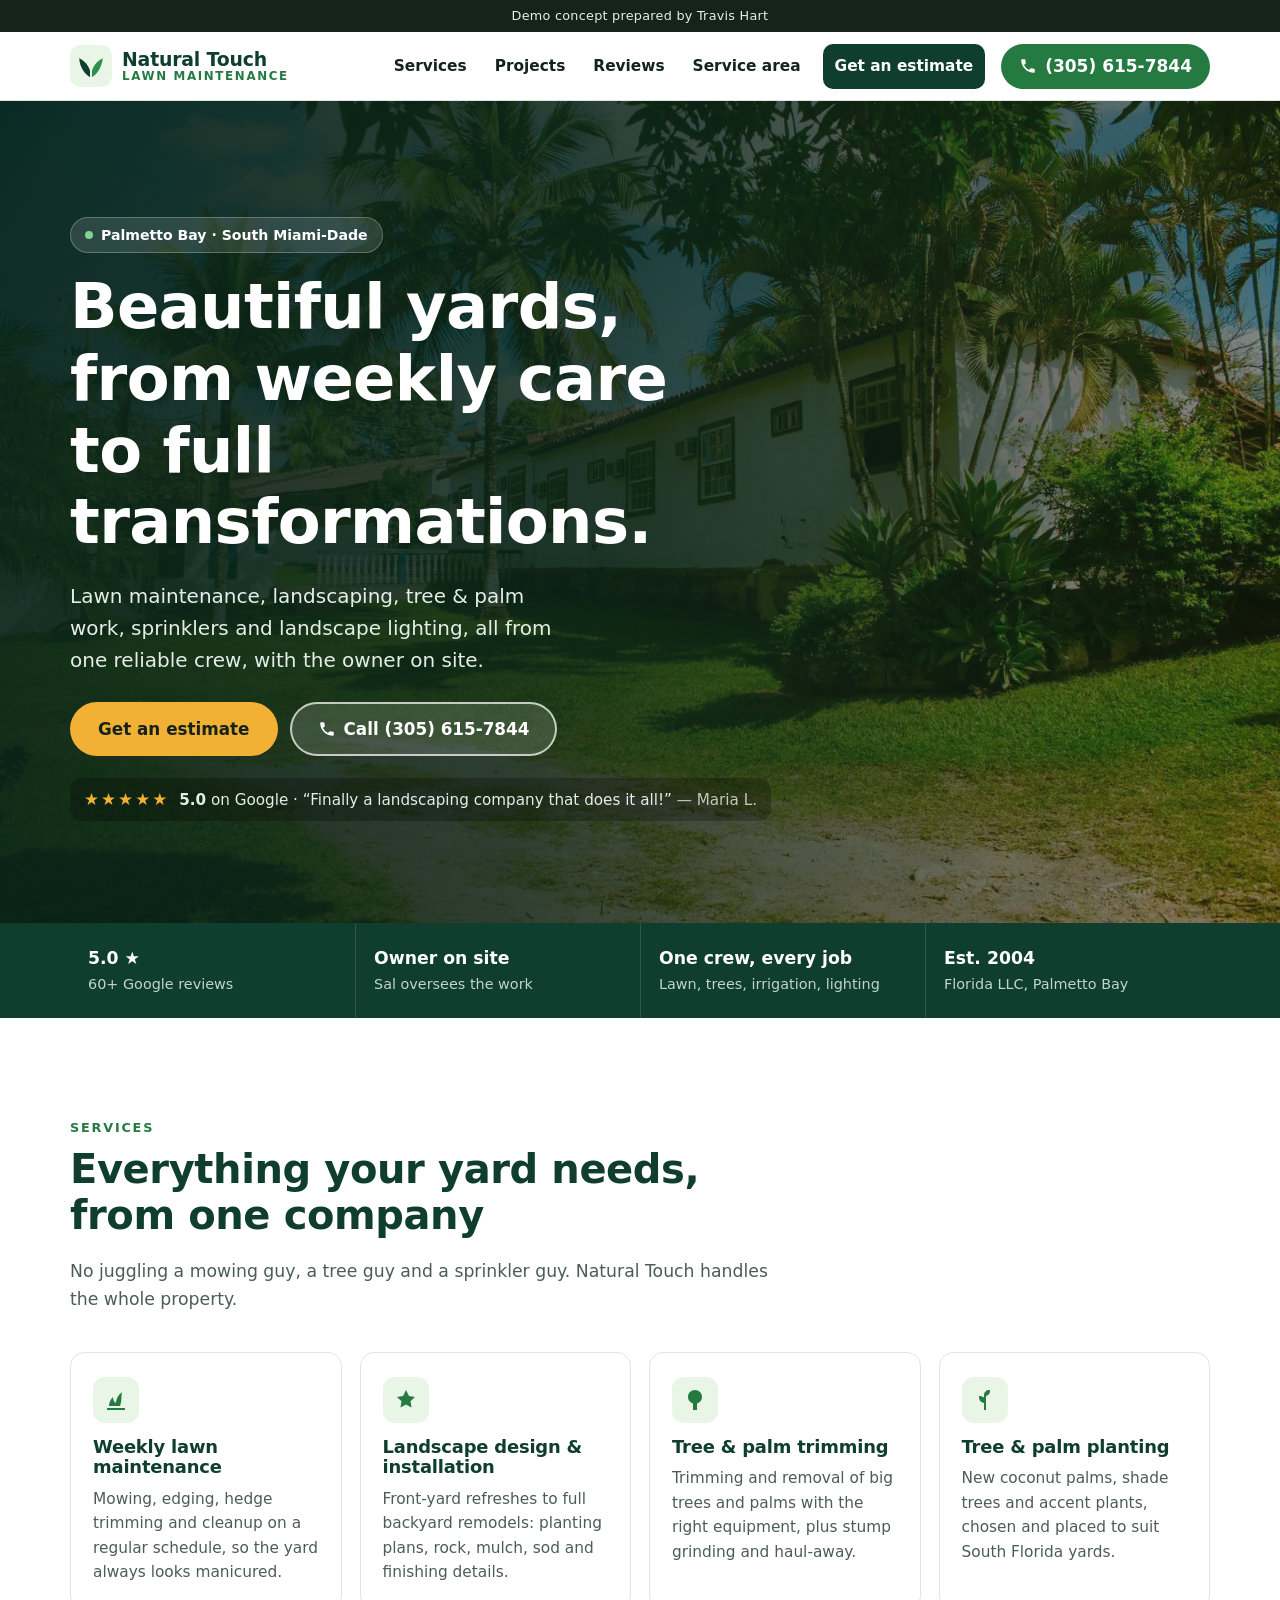
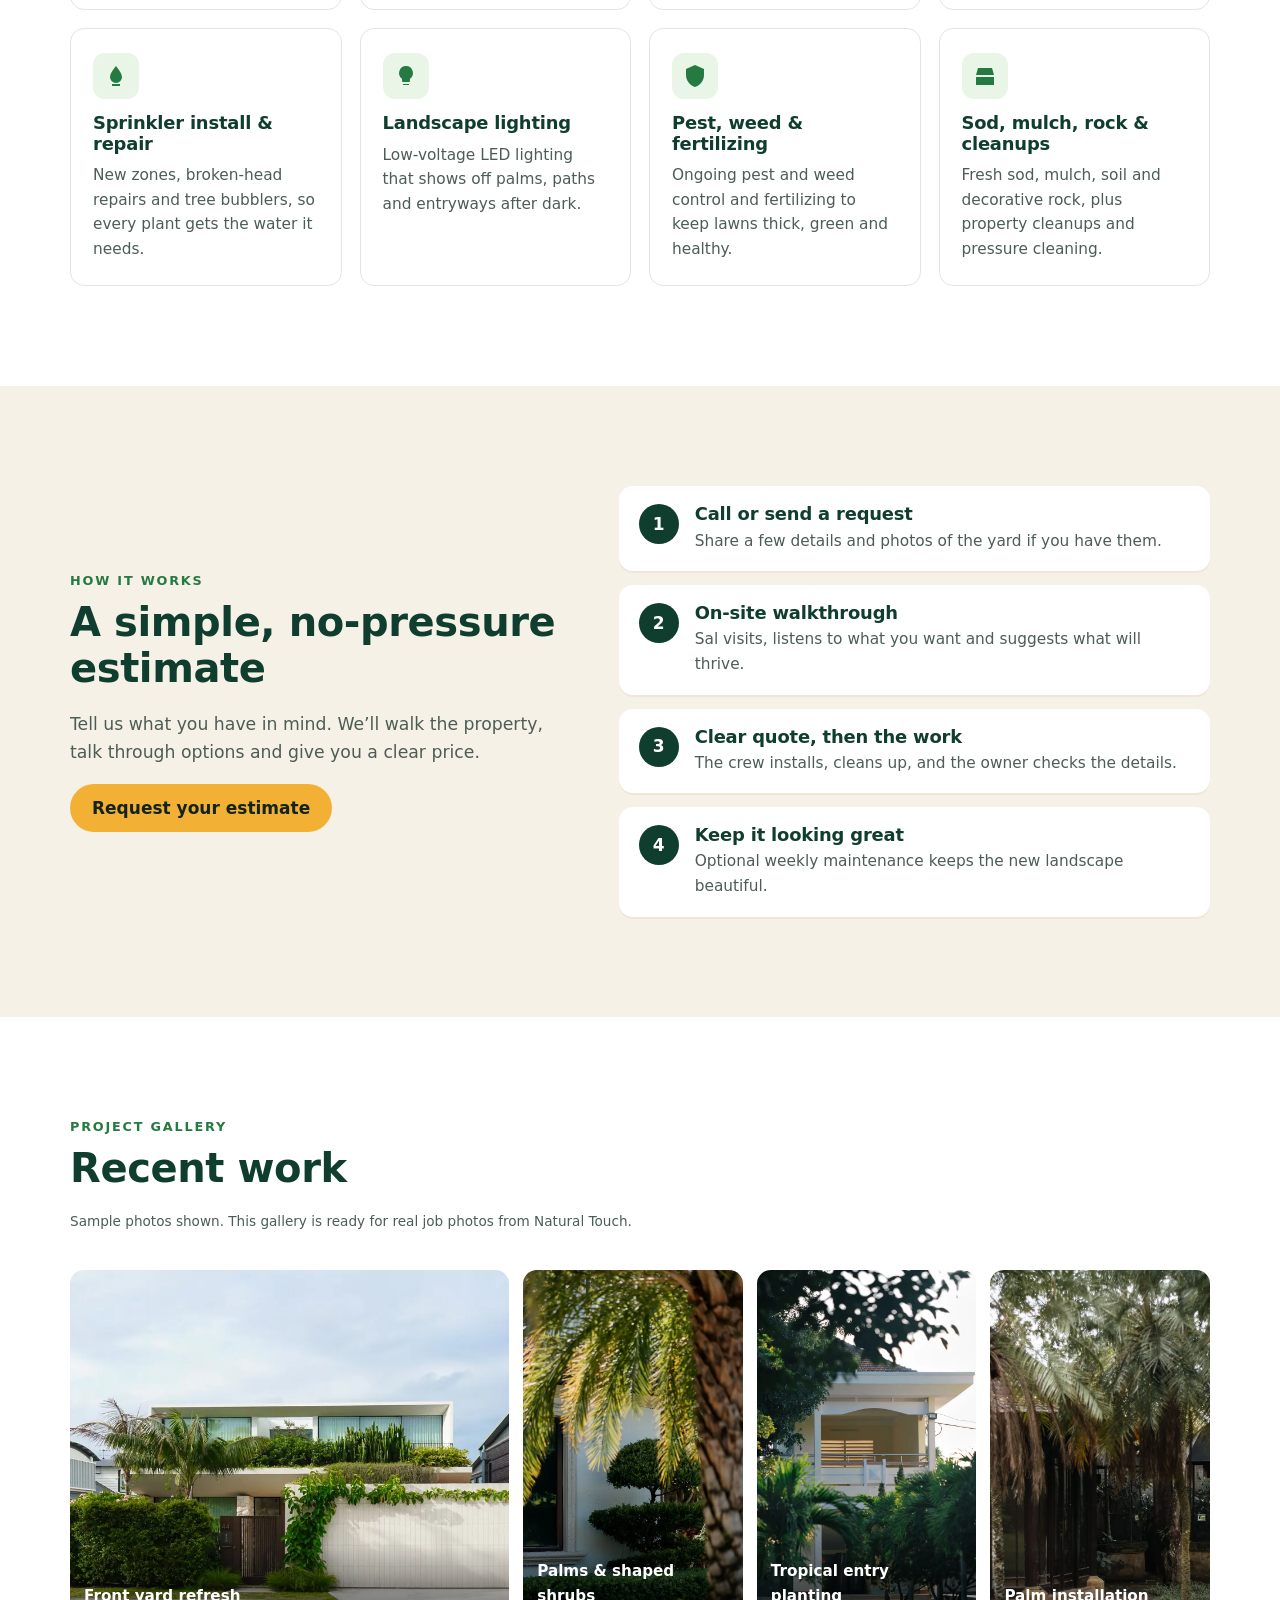
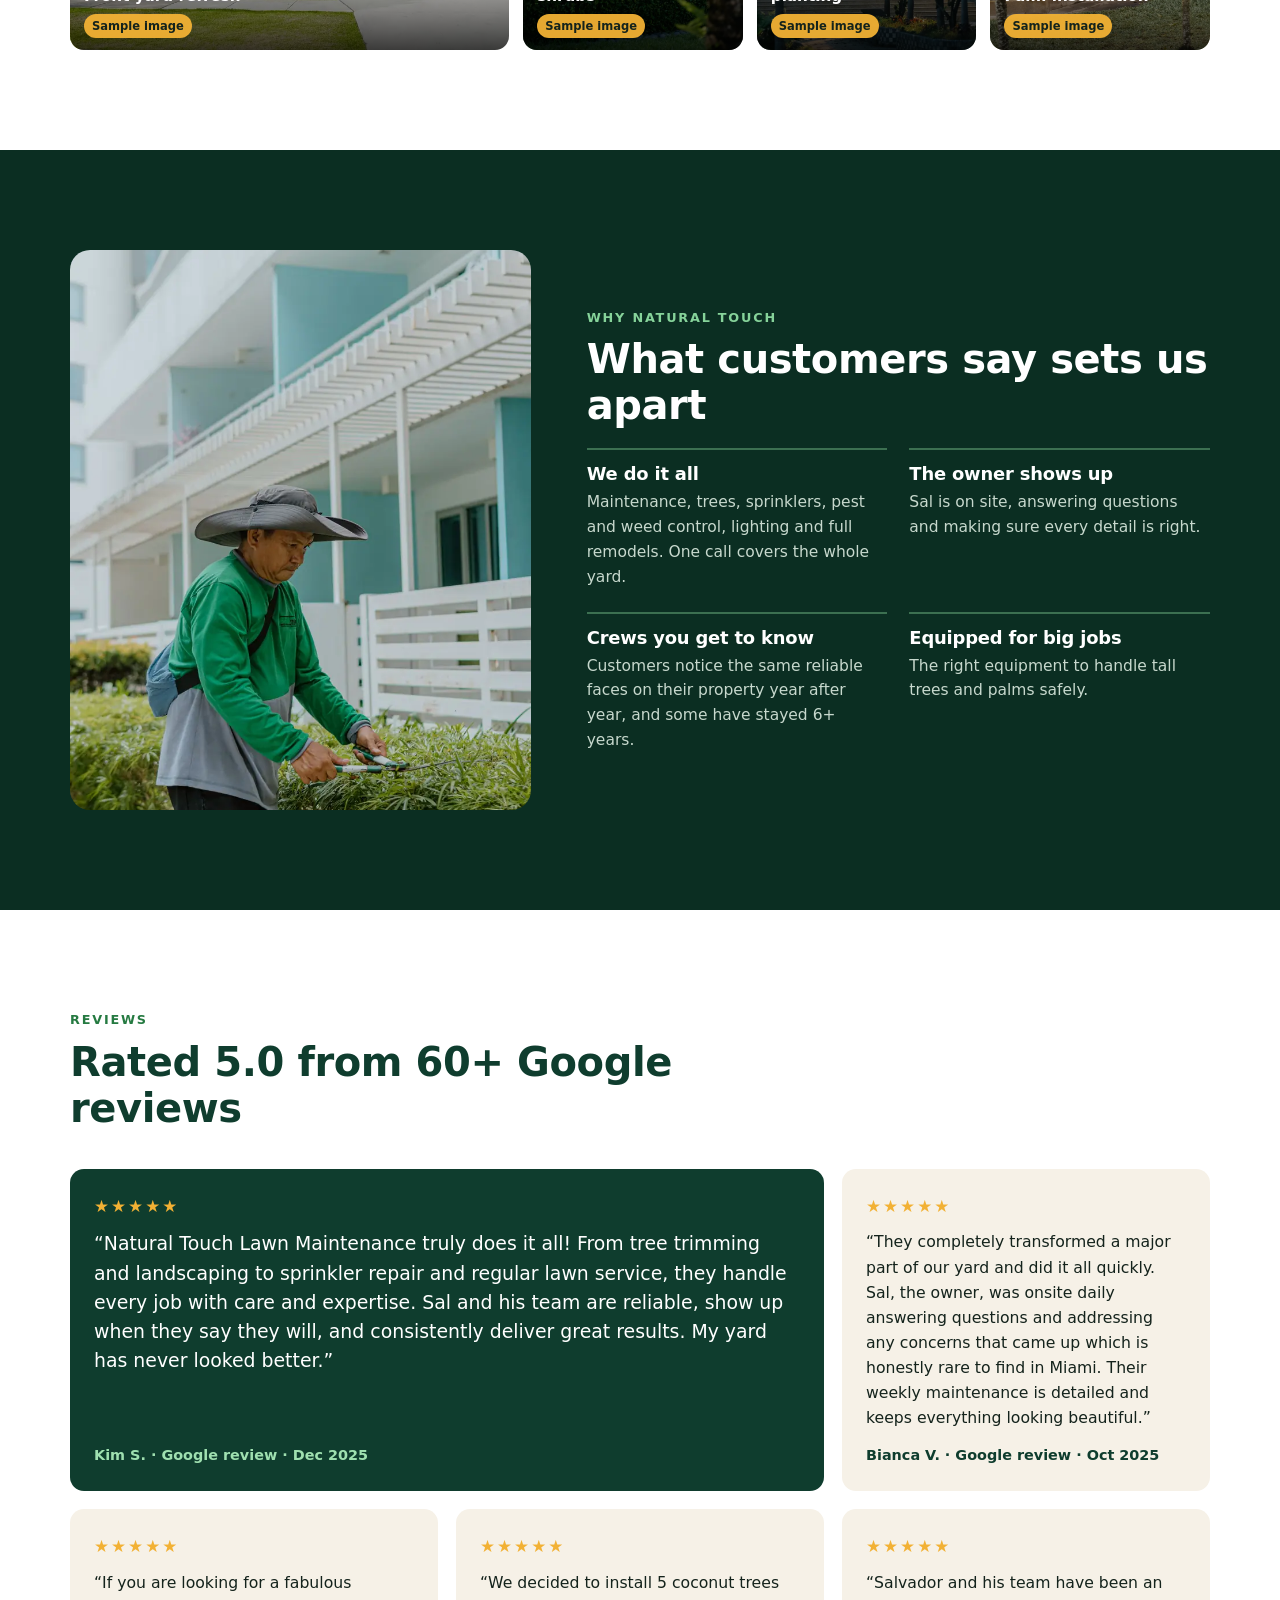
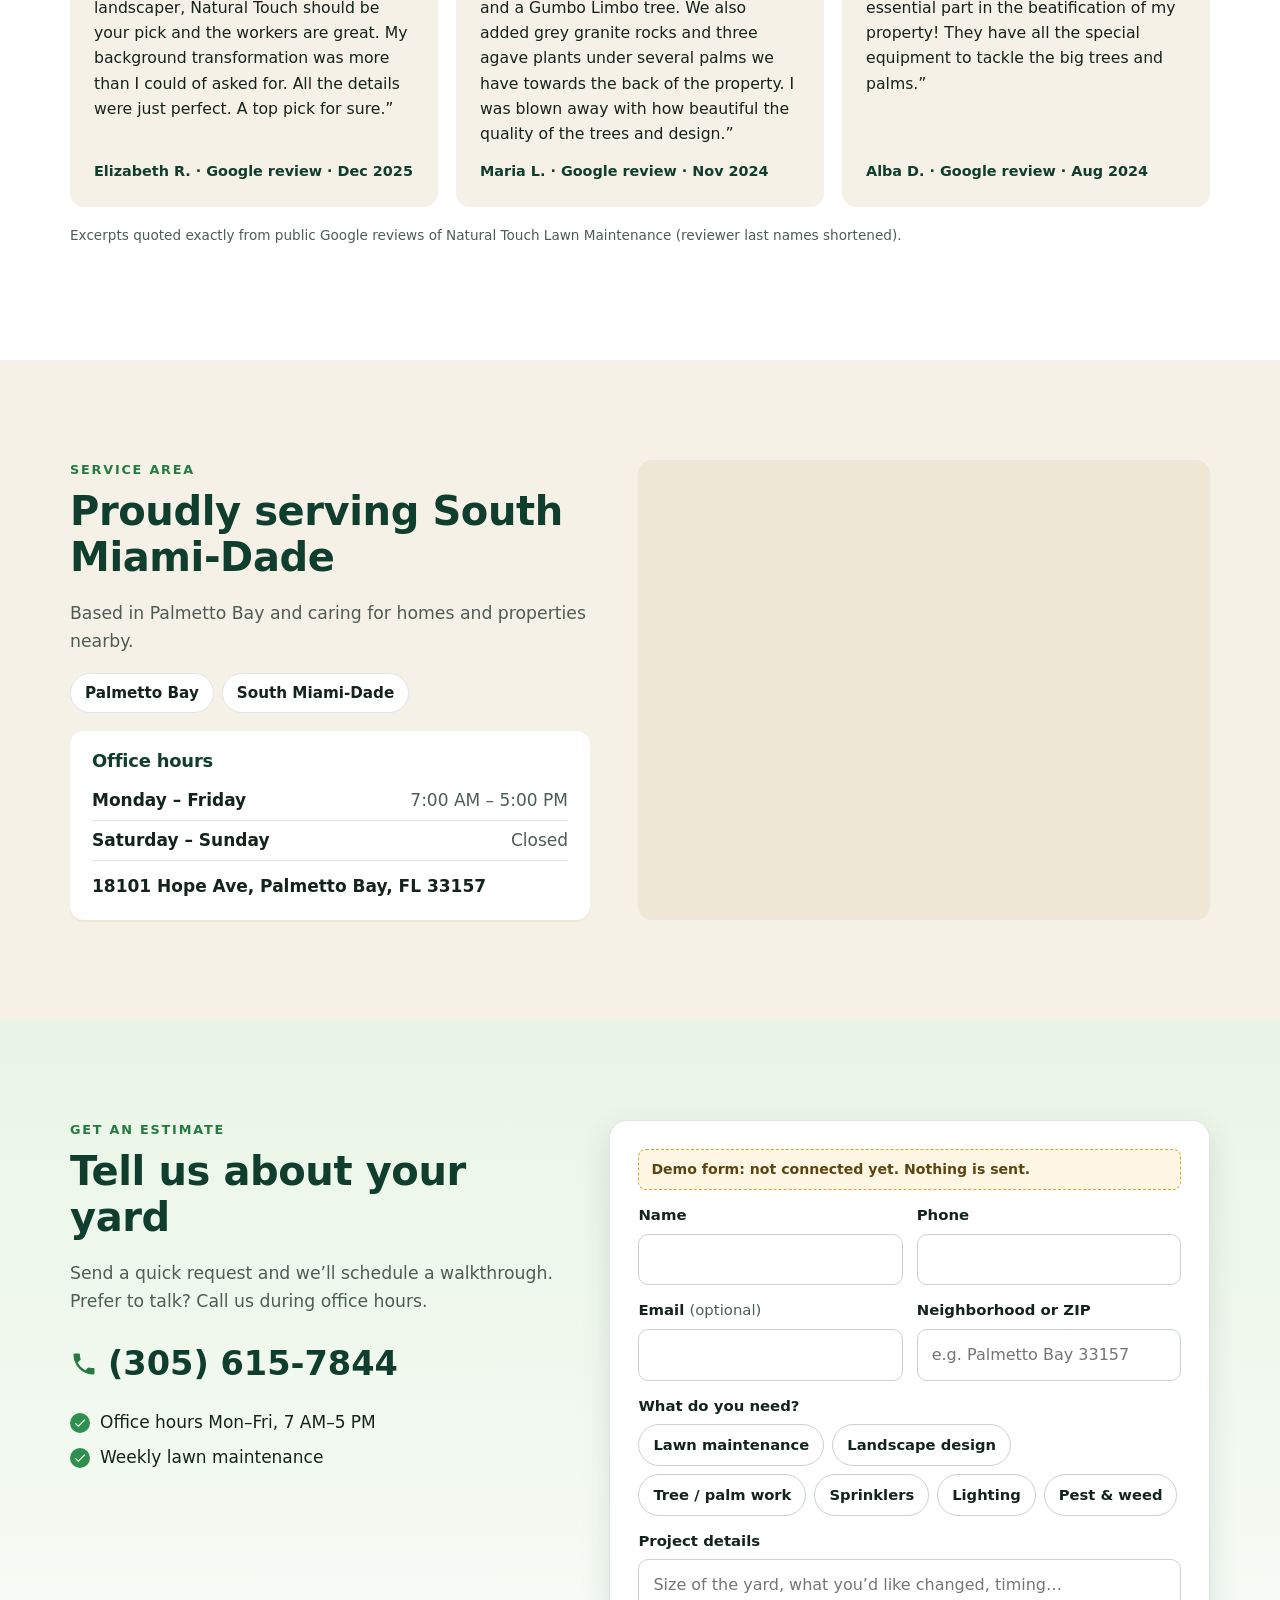
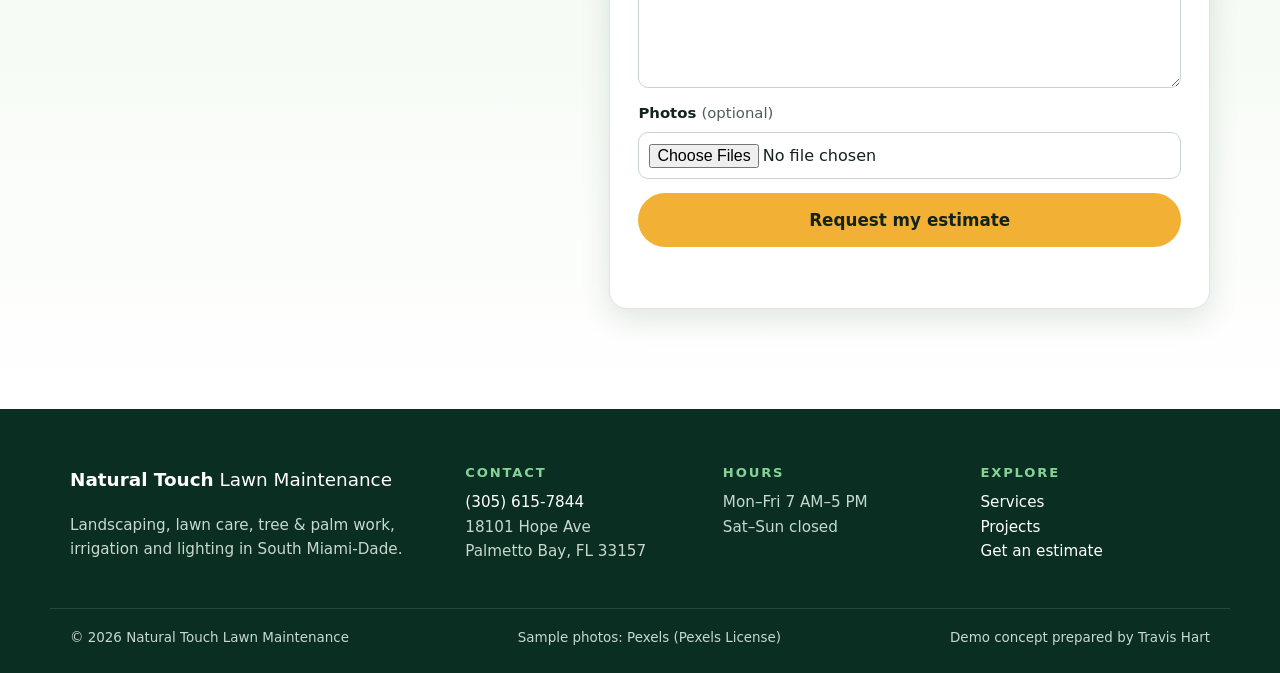
==== commit ffec48cc: "Publish natural-touch-lawn" ====
--- a/natural-touch-lawn/index.html
+++ b/natural-touch-lawn/index.html
@@ -4,7 +4,7 @@
 <meta charset="utf-8">
 <meta name="viewport" content="width=device-width, initial-scale=1">
 <title>Natural Touch Lawn Maintenance | Landscaping, Lawn Care &amp; Tree Service in Palmetto Bay, FL</title>
-<meta name="description" content="Weekly lawn maintenance, landscape design and installation, tree and palm work, sprinklers and landscape lighting in Palmetto Bay and South Miami-Dade. Rated 5.0 on Google. Free estimates.">
+<meta name="description" content="Weekly lawn maintenance, landscape design and installation, tree and palm work, sprinklers and landscape lighting in Palmetto Bay and South Miami-Dade. Rated 5.0 on Google.">
 <meta name="robots" content="noindex, nofollow"><!-- demo concept: keep out of search engines -->
 <meta name="theme-color" content="#0f3d2e">
 <link rel="icon" href="favicon.svg" type="image/svg+xml">
@@ -19,7 +19,7 @@
   "address": {"@type": "PostalAddress", "streetAddress": "18101 Hope Ave", "addressLocality": "Palmetto Bay", "addressRegion": "FL", "postalCode": "33157", "addressCountry": "US"},
   "geo": {"@type": "GeoCoordinates", "latitude": 25.601514, "longitude": -80.351298},
   "openingHoursSpecification": [{"@type": "OpeningHoursSpecification", "dayOfWeek": ["Monday","Tuesday","Wednesday","Thursday","Friday"], "opens": "07:00", "closes": "17:00"}],
-  "areaServed": ["Palmetto Bay","Pinecrest","Cutler Bay","Kendall","South Miami","Coral Gables"]
+  "areaServed": ["Palmetto Bay","South Miami-Dade"]
 }
 </script>
 </head>
@@ -40,7 +40,7 @@
         <li><a href="#projects">Projects</a></li>
         <li><a href="#reviews">Reviews</a></li>
         <li><a href="#area">Service area</a></li>
-        <li class="nav-cta-li"><a href="#estimate" class="nav-cta">Free estimate</a></li>
+        <li class="nav-cta-li"><a href="#estimate" class="nav-cta">Get an estimate</a></li>
       </ul>
     </nav>
     <a class="btn btn-call" href="tel:+13056157844" aria-label="Call Natural Touch at (305) 615-7844"><svg aria-hidden="true" viewBox="0 0 24 24"><path d="M6.6 10.8a15.1 15.1 0 0 0 6.6 6.6l2.2-2.2a1 1 0 0 1 1-.25 11.4 11.4 0 0 0 3.6.57 1 1 0 0 1 1 1V20a1 1 0 0 1-1 1A17 17 0 0 1 3 4a1 1 0 0 1 1-1h3.5a1 1 0 0 1 1 1c0 1.25.2 2.45.57 3.57a1 1 0 0 1-.25 1z"/></svg><span>(305) 615-7844</span></a>
@@ -57,7 +57,7 @@
     <h1 id="hero-title">Beautiful yards, from weekly care to full transformations.</h1>
     <p class="lead">Lawn maintenance, landscaping, tree &amp; palm work, sprinklers and landscape lighting, all from one reliable crew, with the owner on site.</p>
     <div class="cta-row">
-      <a class="btn btn-primary btn-lg" href="#estimate">Get a free estimate</a>
+      <a class="btn btn-primary btn-lg" href="#estimate">Get an estimate</a>
       <a class="btn btn-light btn-lg" href="tel:+13056157844"><svg aria-hidden="true" viewBox="0 0 24 24"><path d="M6.6 10.8a15.1 15.1 0 0 0 6.6 6.6l2.2-2.2a1 1 0 0 1 1-.25 11.4 11.4 0 0 0 3.6.57 1 1 0 0 1 1 1V20a1 1 0 0 1-1 1A17 17 0 0 1 3 4a1 1 0 0 1 1-1h3.5a1 1 0 0 1 1 1c0 1.25.2 2.45.57 3.57a1 1 0 0 1-.25 1z"/></svg>Call (305) 615-7844</a>
     </div>
     <div class="hero-rating" aria-label="Rated 5.0 out of 5 on Google">
@@ -72,7 +72,7 @@
     <div class="trust-item"><strong>5.0 ★</strong><span>60+ Google reviews</span></div>
     <div class="trust-item"><strong>Owner on site</strong><span>Sal oversees the work</span></div>
     <div class="trust-item"><strong>One crew, every job</strong><span>Lawn, trees, irrigation, lighting</span></div>
-    <div class="trust-item"><strong>Licensed &amp; insured</strong><span class="ph">[license # placeholder: confirm with owner]</span></div>
+    <div class="trust-item"><strong>Est. 2004</strong><span>Florida LLC, Palmetto Bay</span></div>
   </div>
 </section>
 
@@ -118,7 +118,7 @@
     <div class="section-head">
       <p class="kicker">Project gallery</p>
       <h2 id="projects-title">Recent work</h2>
-      <p class="ph-note" role="note"><strong>Placeholder:</strong> stock photos for layout only. Replace with real Natural Touch before-and-after project photos.</p>
+      <p class="fine">Sample photos shown. This gallery is ready for real job photos from Natural Touch.</p>
     </div>
     <div class="gallery">
       <figure class="g g-wide"><img src="img/g-modern-yard.webp" alt="Stock photo: manicured lawn and hedges in front of a modern home" width="1000" height="666" loading="lazy"><figcaption>Front yard refresh <span>Sample image</span></figcaption></figure>
@@ -189,9 +189,8 @@
       <h2 id="area-title">Proudly serving South Miami-Dade</h2>
       <p class="section-lead">Based in Palmetto Bay and caring for homes and properties nearby.</p>
       <ul class="areas">
-        <li>Palmetto Bay</li><li>Pinecrest</li><li>Cutler Bay</li><li>Kendall</li><li>South Miami</li><li>Coral Gables</li>
-      </ul>
-      <p class="ph-note" role="note"><strong>Placeholder:</strong> confirm the exact service area with the owner.</p>
+        <li>Palmetto Bay</li><li>South Miami-Dade</li>
+      </ul>
       <div class="hours-card">
         <h3>Office hours</h3>
         <dl class="hours">
@@ -210,14 +209,13 @@
 <section class="section section-estimate" id="estimate" aria-labelledby="estimate-title">
   <div class="wrap estimate-grid">
     <div class="estimate-copy">
-      <p class="kicker">Free estimate</p>
+      <p class="kicker">Get an estimate</p>
       <h2 id="estimate-title">Tell us about your yard</h2>
       <p class="section-lead">Send a quick request and we’ll schedule a walkthrough. Prefer to talk? Call us during office hours.</p>
       <a class="big-phone" href="tel:+13056157844"><svg aria-hidden="true" viewBox="0 0 24 24"><path d="M6.6 10.8a15.1 15.1 0 0 0 6.6 6.6l2.2-2.2a1 1 0 0 1 1-.25 11.4 11.4 0 0 0 3.6.57 1 1 0 0 1 1 1V20a1 1 0 0 1-1 1A17 17 0 0 1 3 4a1 1 0 0 1 1-1h3.5a1 1 0 0 1 1 1c0 1.25.2 2.45.57 3.57a1 1 0 0 1-.25 1z"/></svg>(305) 615-7844</a>
       <ul class="checks">
-        <li>Free, no-obligation quotes</li>
-        <li>Residential properties and HOAs <span class="ph">[confirm]</span></li>
-        <li>Weekly maintenance plans available</li>
+        <li>Office hours Mon–Fri, 7 AM–5 PM</li>
+        <li>Weekly lawn maintenance</li>
       </ul>
     </div>
     <form class="form" id="estimate-form" novalidate>
@@ -228,7 +226,7 @@
       </div>
       <div class="field-row">
         <div class="field"><label for="f-email">Email <span class="opt">(optional)</span></label><input id="f-email" name="email" type="email" autocomplete="email"></div>
-        <div class="field"><label for="f-area">Neighborhood or ZIP</label><input id="f-area" name="area" autocomplete="postal-code" placeholder="e.g. Pinecrest 33156"></div>
+        <div class="field"><label for="f-area">Neighborhood or ZIP</label><input id="f-area" name="area" autocomplete="postal-code" placeholder="e.g. Palmetto Bay 33157"></div>
       </div>
       <fieldset class="field">
         <legend>What do you need?</legend>
@@ -243,7 +241,7 @@
       </fieldset>
       <div class="field"><label for="f-msg">Project details</label><textarea id="f-msg" name="message" rows="4" placeholder="Size of the yard, what you’d like changed, timing…"></textarea></div>
       <div class="field"><label for="f-photo">Photos <span class="opt">(optional)</span></label><input id="f-photo" name="photos" type="file" accept="image/*" multiple></div>
-      <button class="btn btn-primary btn-lg btn-block" type="submit">Request my free estimate</button>
+      <button class="btn btn-primary btn-lg btn-block" type="submit">Request my estimate</button>
       <p class="form-status" id="form-status" role="status" aria-live="polite"></p>
     </form>
   </div>
@@ -255,22 +253,21 @@
     <div>
       <p class="foot-brand"><strong>Natural Touch</strong> Lawn Maintenance</p>
       <p>Landscaping, lawn care, tree &amp; palm work, irrigation and lighting in South Miami-Dade.</p>
-      <p class="ph-dark">Licensed &amp; insured · [license # placeholder]</p>
     </div>
     <div><h2 class="foot-h">Contact</h2><p><a href="tel:+13056157844">(305) 615-7844</a><br>18101 Hope Ave<br>Palmetto Bay, FL 33157</p></div>
     <div><h2 class="foot-h">Hours</h2><p>Mon–Fri 7 AM–5 PM<br>Sat–Sun closed</p></div>
-    <div><h2 class="foot-h">Explore</h2><p><a href="#services">Services</a><br><a href="#projects">Projects</a><br><a href="#estimate">Free estimate</a></p></div>
+    <div><h2 class="foot-h">Explore</h2><p><a href="#services">Services</a><br><a href="#projects">Projects</a><br><a href="#estimate">Get an estimate</a></p></div>
   </div>
   <div class="wrap foot-bottom">
     <p>© <span id="year">2026</span> Natural Touch Lawn Maintenance</p>
-    <p>Stock photos: Pexels (Pexels License), placeholders only</p>
+    <p>Sample photos: Pexels (Pexels License)</p>
     <p class="demo-credit">Demo concept prepared by Travis Hart</p>
   </div>
 </footer>
 
 <nav class="mobile-bar" aria-label="Quick actions">
   <a href="tel:+13056157844"><svg aria-hidden="true" viewBox="0 0 24 24"><path d="M6.6 10.8a15.1 15.1 0 0 0 6.6 6.6l2.2-2.2a1 1 0 0 1 1-.25 11.4 11.4 0 0 0 3.6.57 1 1 0 0 1 1 1V20a1 1 0 0 1-1 1A17 17 0 0 1 3 4a1 1 0 0 1 1-1h3.5a1 1 0 0 1 1 1c0 1.25.2 2.45.57 3.57a1 1 0 0 1-.25 1z"/></svg>Call now</a>
-  <a href="#estimate" class="mb-primary">Free estimate</a>
+  <a href="#estimate" class="mb-primary">Get an estimate</a>
 </nav>
 <script src="app.js" defer></script>
 </body>
--- a/natural-touch-lawn/styles.css
+++ b/natural-touch-lawn/styles.css
@@ -225,3 +225,4 @@
   .hero::after{background:linear-gradient(180deg,rgba(8,36,26,.86) 0%,rgba(8,36,26,.8) 60%,rgba(8,36,26,.7) 100%)}
 }
 .hero-rating .by{font-style:normal;opacity:.8;white-space:nowrap}.hero-rating .by::before{content:"— "}
+section[id]{scroll-margin-top:72px}
